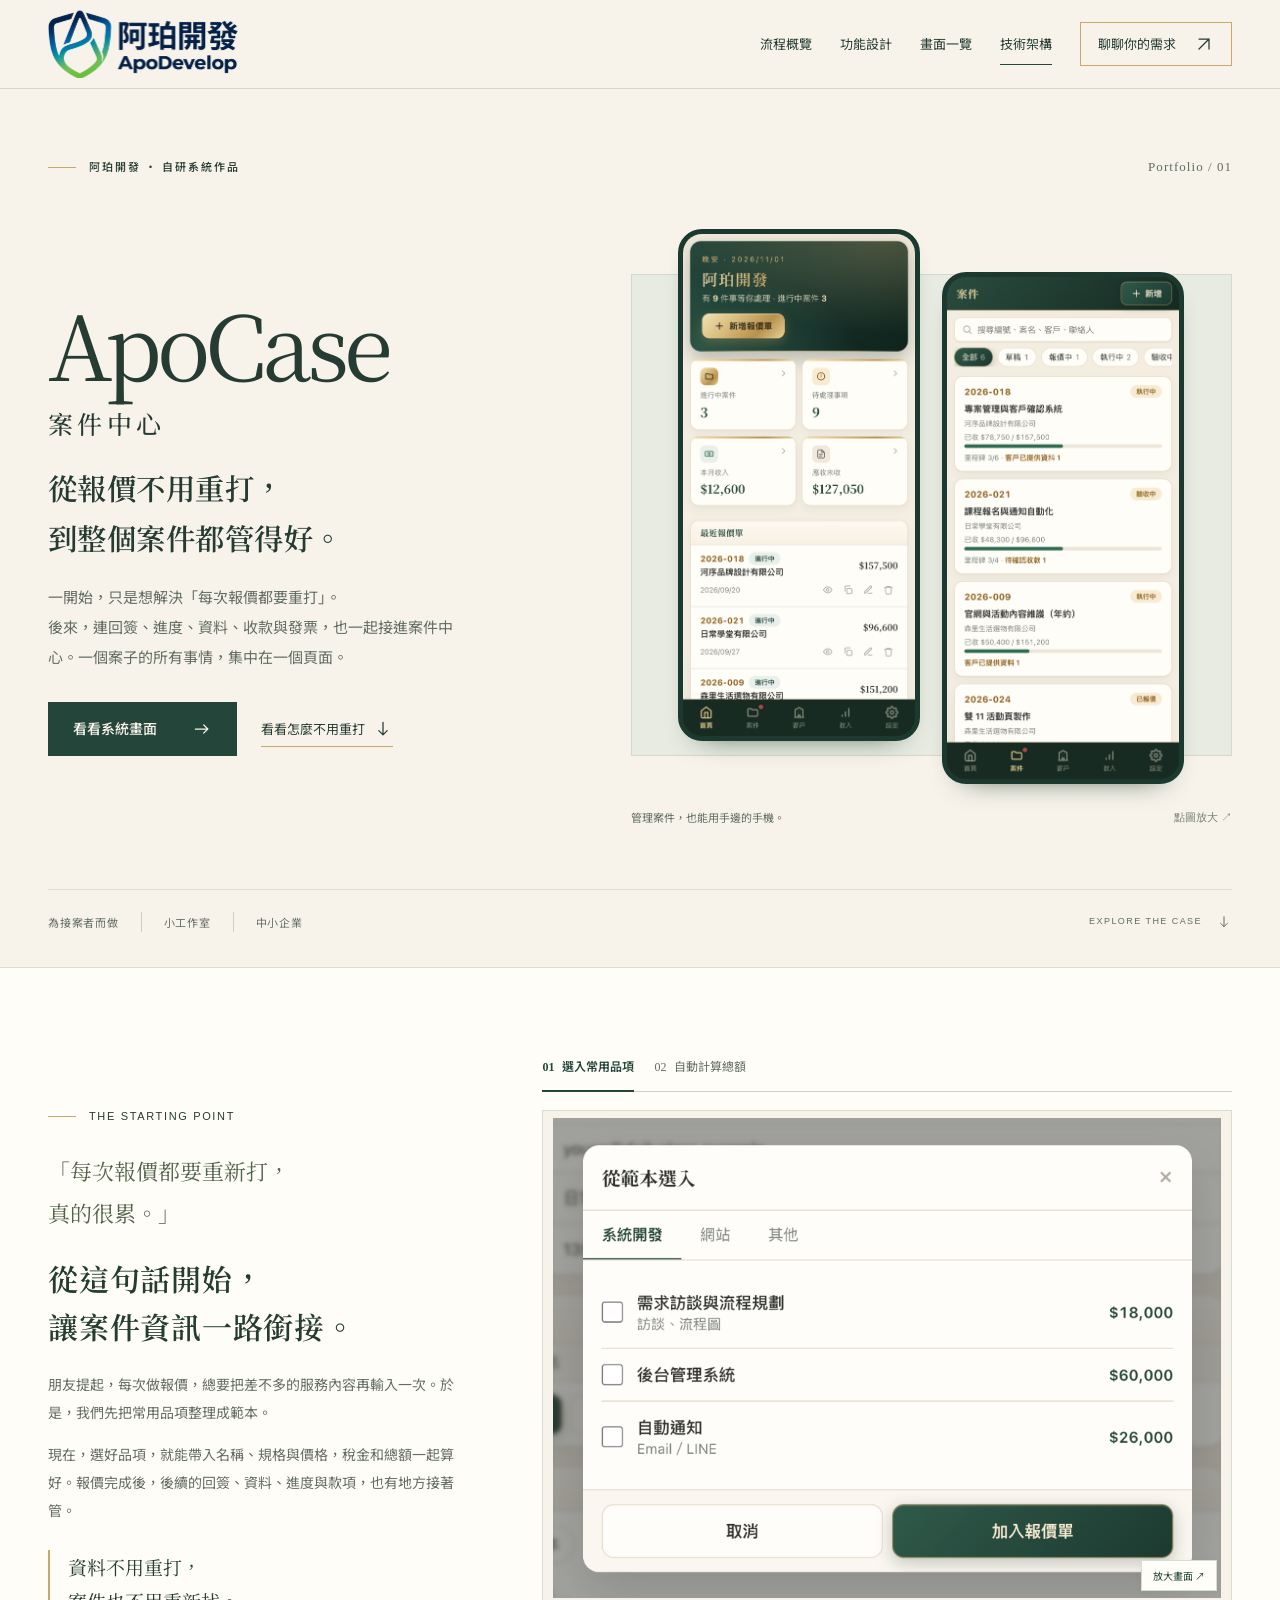
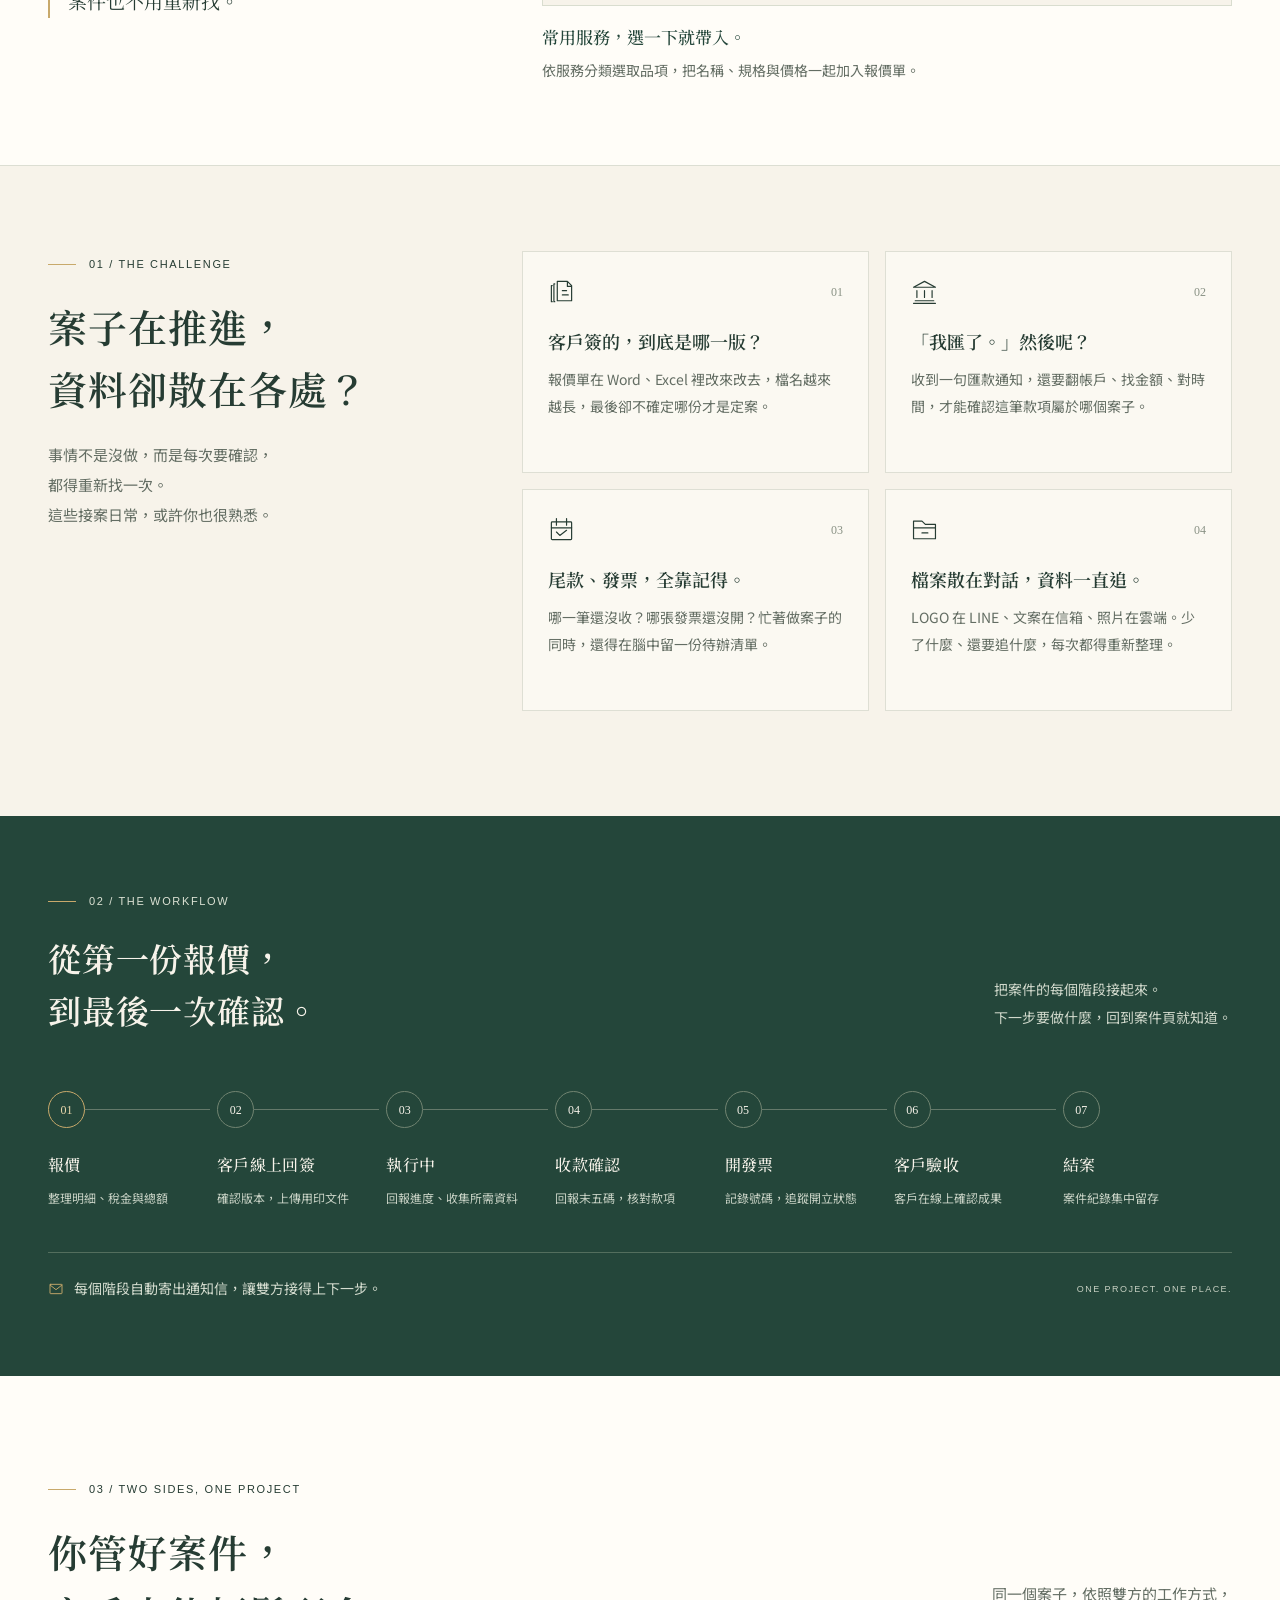
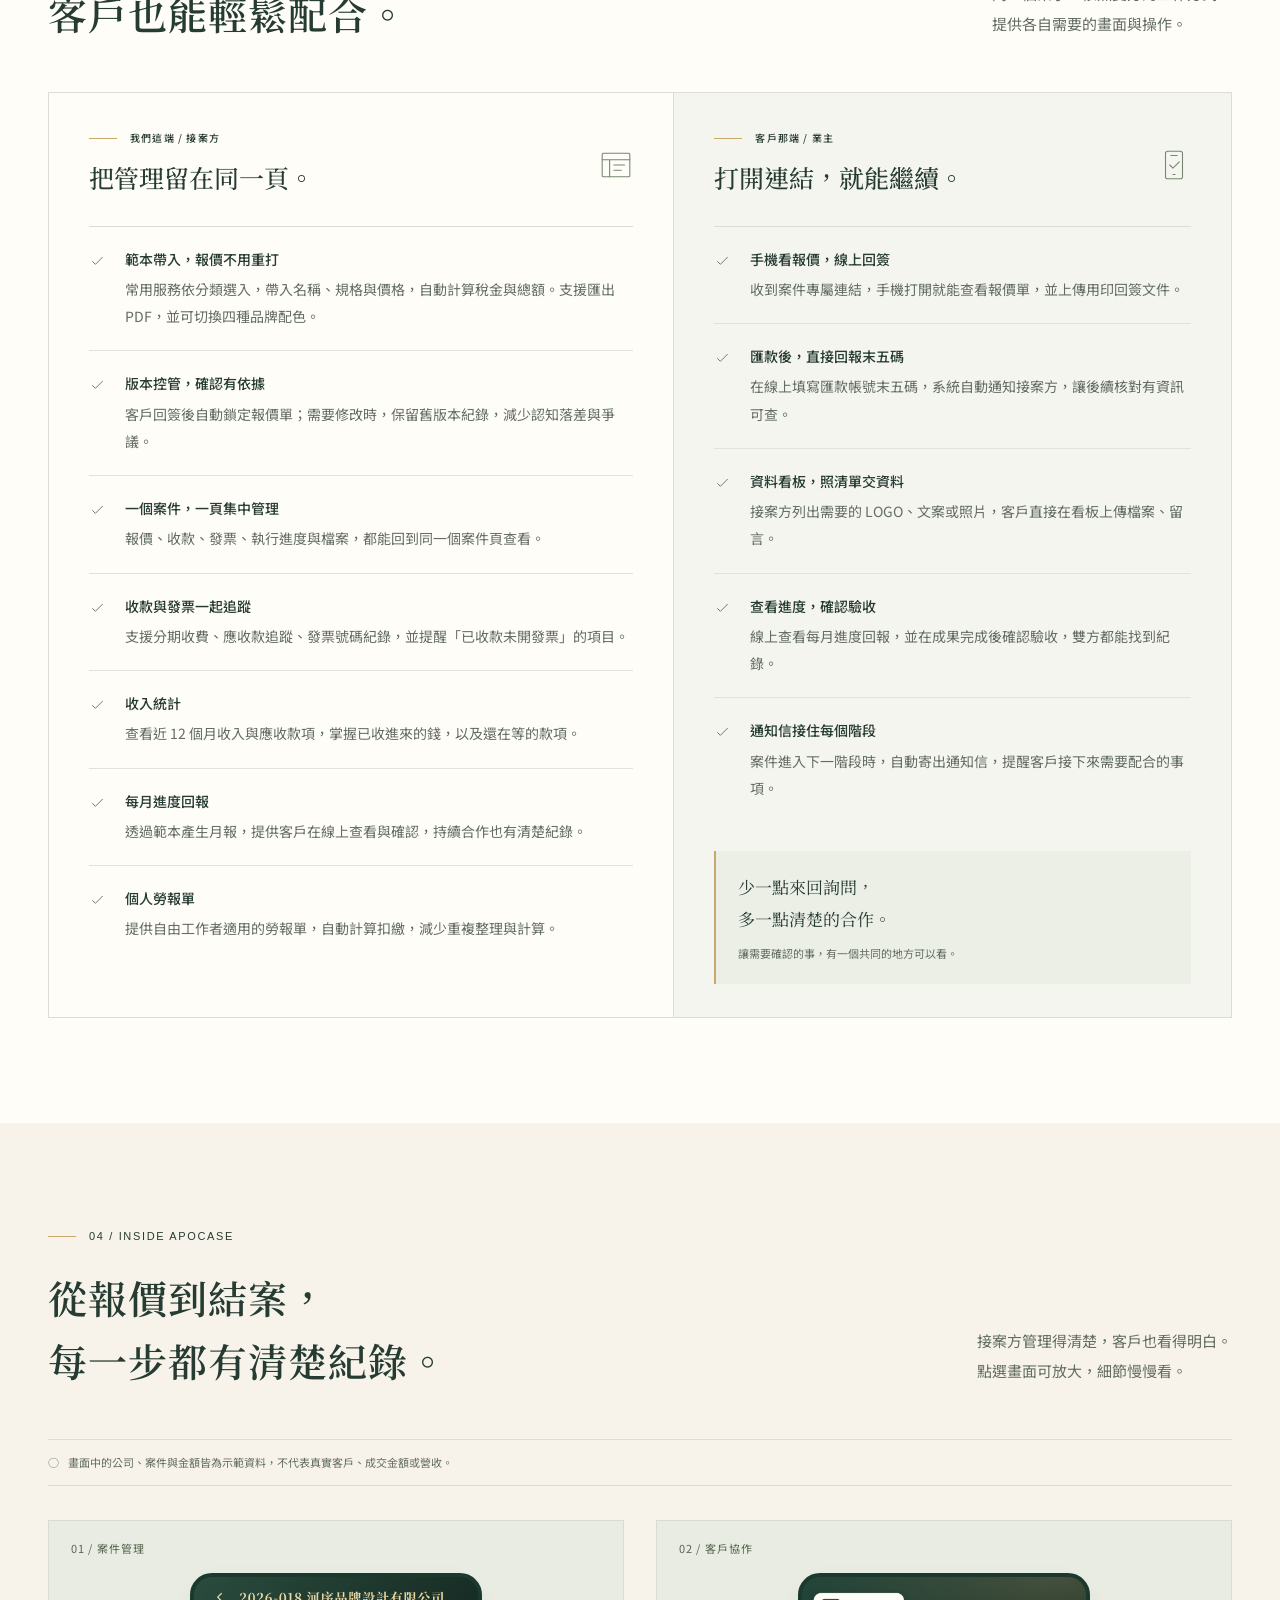
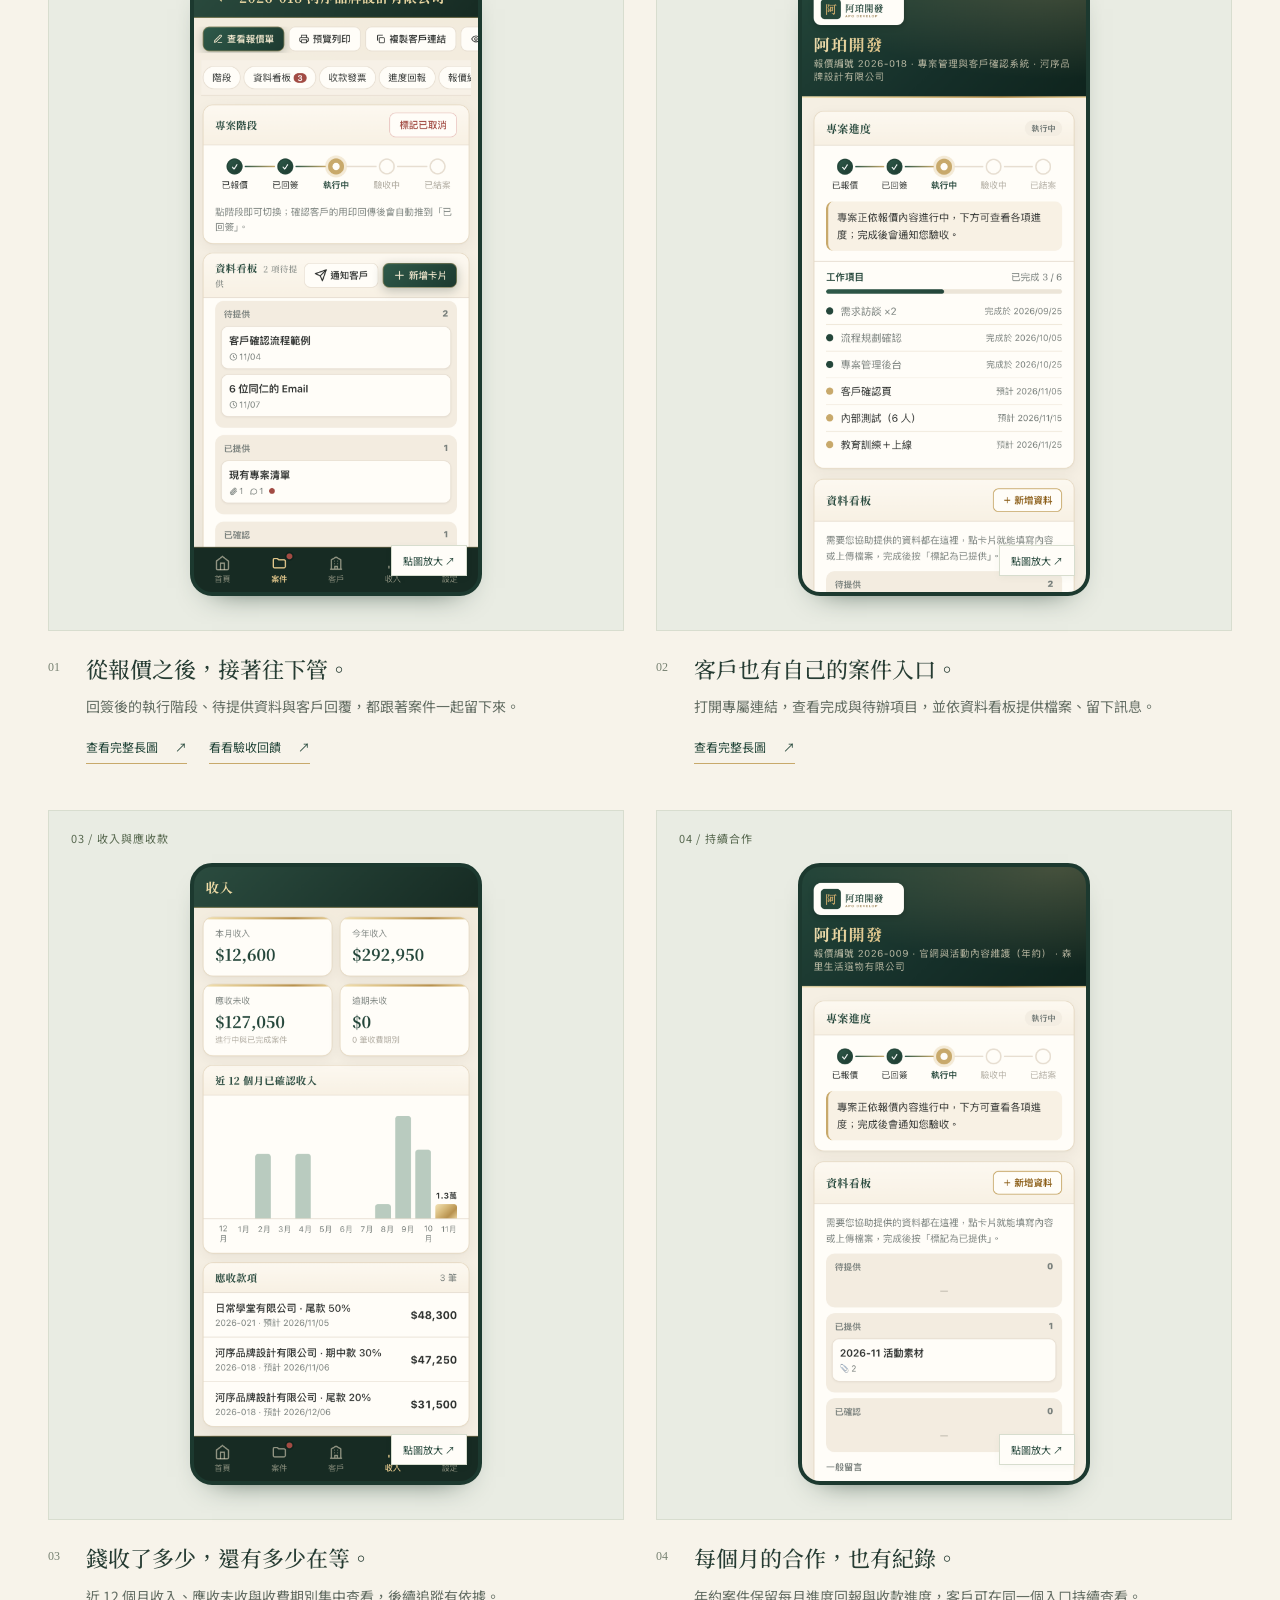
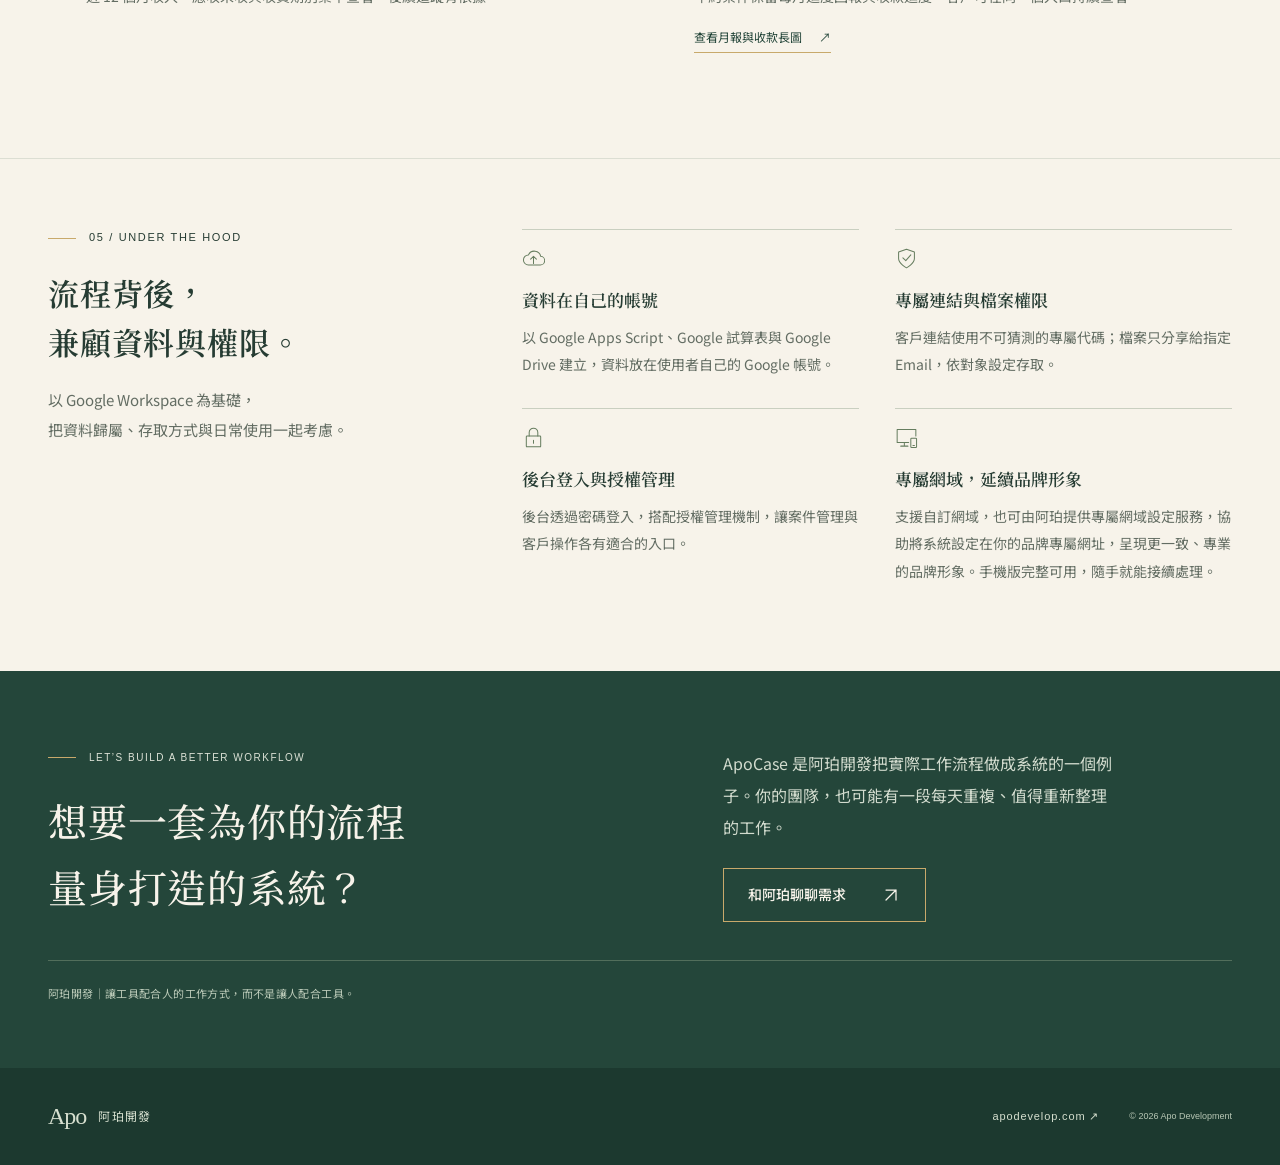
==== apocase/index.html @ d6bc077a "Publish ApoCase portfolio page with product screenshots" ====
<!DOCTYPE html>
<html lang="zh-Hant">
<head>
  <meta charset="UTF-8">
  <meta name="viewport" content="width=device-width, initial-scale=1.0">
  <meta name="theme-color" content="#24463a">
  <link rel="canonical" href="https://www.apodevelop.com/apocase/">
  <meta property="og:type" content="website">
  <meta property="og:title" content="ApoCase 案件中心｜阿珀開發">
  <meta property="og:description" content="從報價不用重打，到整個案件都管得好。報價、回簽、資料、進度與收款，在同一個案件裡管理。">
  <meta property="og:url" content="https://www.apodevelop.com/apocase/">
  <meta name="description" content="ApoCase 案件中心，阿珀開發自研的接案管理系統。常用品項不用重打，從報價、回簽、收款與發票到驗收結案，讓資料接著用、案件接著管理。">
  <title>ApoCase 案件中心｜阿珀開發作品集</title>
  <link rel="preconnect" href="https://fonts.googleapis.com">
  <link rel="preconnect" href="https://fonts.gstatic.com" crossorigin>
  <link href="https://fonts.googleapis.com/css2?family=Noto+Sans+TC:wght@400;500;600;700&family=Noto+Serif+TC:wght@400;500;600;700&display=swap" rel="stylesheet">
  <style>
    :root{--green:#24463a;--green-dark:#1c392f;--gold:#c8a96b;--cream:#f7f3ea;--paper:#fffdf8;--ink:#263c33;--muted:#636d63;--line:#dcded3;--gray:#e9eae5;--serif:"Noto Serif TC",serif;--sans:"Noto Sans TC",sans-serif;--width:1200px}
    *,*::before,*::after{box-sizing:border-box}
    html{scroll-behavior:smooth;scroll-padding-top:105px}
    body{margin:0;background:var(--cream);color:var(--ink);font-family:var(--sans);font-size:16px;line-height:1.85;-webkit-font-smoothing:antialiased}
    body,button,a{-webkit-tap-highlight-color:transparent}
    a{color:inherit;text-decoration:none}button{font:inherit}svg{display:block;flex-shrink:0}::selection{background:#dce2d6;color:var(--green)}
    a:focus-visible,button:focus-visible{outline:2px solid var(--gold);outline-offset:6px}
    .container{width:min(var(--width),calc(100% - 96px));margin-inline:auto}
    .skip-link{position:fixed;left:20px;top:-100px;z-index:200;padding:10px 20px;background:var(--green);color:white}.skip-link:focus{top:14px}
    .icon{width:24px;height:24px;fill:none;stroke:currentColor;stroke-width:1.4;stroke-linecap:round;stroke-linejoin:round}
    .arrow{width:20px;height:20px;fill:none;stroke:currentColor;stroke-width:1.5;stroke-linecap:round;stroke-linejoin:round}
    .symbol-library{position:absolute;width:0;height:0;overflow:hidden}
    .site-header{position:sticky;top:0;z-index:50;background:rgba(247,243,234,.97);border-bottom:1px solid rgba(36,70,58,.16)}
    .header-inner{height:88px;display:flex;align-items:center;justify-content:space-between;gap:28px}
    .brand{display:flex;align-items:center;gap:13px;white-space:nowrap}.brand-word{font-family:Georgia,serif;font-size:37px;line-height:1;letter-spacing:-2px}.brand-divider{height:28px;width:1px;background:var(--gold)}.brand-name{display:flex;flex-direction:column;line-height:1.5;font-size:13px;letter-spacing:.14em;font-weight:500}.brand-name small{font-family:Arial,sans-serif;font-size:8px;letter-spacing:.17em;font-weight:400}
    .nav{display:flex;align-items:center;gap:28px;font-size:13px}.nav a{position:relative;transition:color .2s}.nav a:not(.nav-contact)::after{content:"";position:absolute;bottom:-9px;left:0;width:0;height:1px;background:var(--green);transition:width .2s}.nav a:hover::after,.nav a[aria-current="location"]::after{width:100%}.nav-contact{border:1px solid var(--gold);padding:9px 17px;display:flex;align-items:center;gap:18px}.nav-contact:hover{background:var(--green);color:var(--cream)}
    .menu-toggle{display:none;width:43px;height:43px;border:1px solid var(--line);background:none;align-items:center;justify-content:center;color:var(--green)}
    .eyebrow{font-family:var(--sans);font-size:11px;letter-spacing:.18em;font-weight:500;display:flex;align-items:center;gap:13px;line-height:1.6}.eyebrow::before{content:"";width:28px;height:1px;background:var(--gold);flex-shrink:0}.eyebrow .en{font-family:Arial,sans-serif;letter-spacing:.15em}
    .hero{padding:66px 0 35px}.hero-top{display:flex;justify-content:space-between;align-items:center;margin-bottom:35px}.hero-index{font-family:Georgia,serif;font-size:13px;color:var(--muted);letter-spacing:.08em}
    .hero-grid{display:grid;grid-template-columns:1fr 1.16fr;gap:64px;align-items:center}.hero-copy{padding:15px 0 20px}.product-name{margin:0 0 25px;font-weight:400;line-height:1.1}.product-en{display:block;font-family:Georgia,"Noto Serif TC",serif;letter-spacing:-.055em;font-size:clamp(70px,7vw,98px)}.product-zh{display:block;font-family:var(--serif);font-size:25px;letter-spacing:.17em;margin-top:17px;font-weight:500}.hero-headline{font-family:var(--serif);font-weight:600;font-size:clamp(24px,2.5vw,33px);line-height:1.7;letter-spacing:.015em;margin:0 0 20px}.hero-copy>p{font-size:14px;color:var(--muted);line-height:2;max-width:405px;margin:0 0 30px}
    .button{display:inline-flex;align-items:center;justify-content:center;gap:35px;font-size:14px;font-weight:500;padding:13px 24px;min-height:52px;border:1px solid var(--gold);transition:background .2s,color .2s,transform .2s}.button:hover{transform:translateY(-2px)}.button-primary{background:var(--green);color:var(--cream);border-color:var(--green)}.button-primary:hover{background:var(--green-dark)}.hero-actions{display:flex;gap:24px;align-items:center}.text-link{display:inline-flex;gap:8px;align-items:center;font-size:13px;border-bottom:1px solid var(--gold);padding:5px 0}.text-link:hover{color:#50674c}
    figure{margin:0}.hero-visual{align-self:stretch;display:flex;flex-direction:column;justify-content:center}.image-frame{background:var(--paper);border:1px solid #d6d9cf;padding:10px;box-shadow:0 18px 40px -30px rgba(36,70,58,.25)}.frame-bar{height:27px;display:flex;align-items:center;justify-content:space-between;padding:0 8px 7px;color:#7a8177}.frame-dots{display:flex;gap:5px}.frame-dots i{width:4px;height:4px;border-radius:50%;background:#b9bfb5}.frame-title{font-family:Arial,sans-serif;letter-spacing:.18em;font-size:8px}.frame-bar .icon{width:12px;height:12px}
    /* 換圖方式：將下方指定的 .placeholder 元素，替換為 <img class="screenshot-image" src="你的圖片路徑" alt="畫面說明">。如需維持單一 HTML 檔，可把 src 改為圖片的 data URI。 */
    .placeholder{background:var(--gray);position:relative;display:flex;align-items:center;justify-content:center;flex-direction:column;gap:14px;color:#6a7369;overflow:hidden;aspect-ratio:16/11}.placeholder::before,.placeholder::after{content:"";position:absolute;width:22px;height:22px;border-color:#c6cbc2;border-style:solid;pointer-events:none}.placeholder::before{left:20px;top:20px;border-width:1px 0 0 1px}.placeholder::after{right:20px;bottom:20px;border-width:0 1px 1px 0}.placeholder .icon{width:36px;height:36px;stroke:#8e998b;stroke-width:1}.placeholder-label{font-size:13px;letter-spacing:.06em}.placeholder small{font-family:Arial,sans-serif;font-size:9px;letter-spacing:.2em;color:#8b9388}.screenshot-image{display:block;width:100%;height:auto;object-fit:contain;background:var(--gray)}
    .hero-visual figcaption{display:flex;justify-content:space-between;gap:14px;font-size:11px;color:var(--muted);padding:14px 0}.caption-index{font-family:Georgia,serif;color:#788273}
    .hero-bottom{display:flex;justify-content:space-between;align-items:center;border-top:1px solid var(--line);margin-top:47px;padding-top:22px;gap:20px}.hero-audience{display:flex;gap:22px;font-size:11px;letter-spacing:.07em;color:var(--muted)}.hero-audience span+span{padding-left:22px;border-left:1px solid #cbd0c3}.scroll-cue{display:flex;gap:14px;align-items:center;font-family:Arial,sans-serif;font-size:9px;letter-spacing:.16em;color:var(--muted)}.scroll-cue .arrow{width:16px;height:16px}
    .section{padding:105px 0}.section-title{font-family:var(--serif);font-size:clamp(27px,3.1vw,39px);font-weight:600;line-height:1.6;letter-spacing:.025em;margin:21px 0 18px}.section-intro{font-size:14px;line-height:2;color:var(--muted);margin:0;max-width:560px}.section-heading-row{display:flex;justify-content:space-between;align-items:flex-end;gap:36px;margin-bottom:48px}.section-heading-row .section-title{margin-bottom:0}.section-heading-row>.section-intro{max-width:345px;padding-bottom:5px}
    .pain-section{padding-top:80px}.pain-layout{display:grid;grid-template-columns:.8fr 1.45fr;gap:82px}.pain-intro{padding-top:5px}.pain-intro .section-title{margin-bottom:21px}.pain-intro .section-intro{max-width:280px}.pain-grid{display:grid;grid-template-columns:repeat(2,1fr);gap:16px}.pain-card{padding:26px 25px 27px;background:rgba(255,253,248,.6);border:1px solid #dedfd4;min-height:222px}.pain-card-top{display:flex;justify-content:space-between;align-items:center;margin-bottom:21px}.pain-card .icon{width:27px;height:27px}.small-number{font-family:Georgia,serif;font-size:12px;color:#8a9386}.pain-card h3{font-family:var(--serif);font-size:18px;font-weight:600;margin:0 0 9px;line-height:1.7}.pain-card p{font-size:12px;line-height:1.95;color:var(--muted);margin:0}
    .flow-section{background:var(--green);color:var(--cream);padding:77px 0 74px}.flow-heading{display:flex;justify-content:space-between;align-items:flex-end;gap:32px}.flow-heading .section-title{font-size:33px;margin-bottom:0}.flow-heading .eyebrow{color:#dce2d4}.flow-heading>p{font-size:12px;color:#d0d8cb;max-width:265px;line-height:2;margin:0 0 6px}.timeline{padding:0;margin:54px 0 43px;list-style:none;display:grid;grid-template-columns:repeat(7,1fr)}.timeline li{position:relative;padding-right:12px}.timeline li::after{content:"";position:absolute;height:1px;background:#64796a;left:37px;right:7px;top:18px}.timeline li:last-child::after{display:none}.step-count{display:flex;align-items:center;justify-content:center;width:37px;height:37px;border:1px solid #718471;border-radius:50%;font-family:Georgia,serif;font-size:12px;margin-bottom:22px;background:var(--green);position:relative;z-index:1}.timeline li:first-child .step-count{border-color:var(--gold);color:#ead8ad}.timeline h3{font-family:var(--serif);font-size:16px;font-weight:500;letter-spacing:.02em;margin:0 0 7px}.timeline p{font-size:10px;line-height:1.85;color:#c8d2c5;margin:0;max-width:120px}.flow-note{border-top:1px solid #536e5d;padding-top:23px;display:flex;align-items:center;justify-content:space-between;gap:25px;color:#d4dccf;font-size:12px}.flow-note span:first-child{display:flex;align-items:center;gap:10px}.flow-note .icon{width:16px;height:16px;color:var(--gold)}.flow-note small{font-family:Arial,sans-serif;font-size:9px;letter-spacing:.16em;color:#c7d0c2}
    .features-section{background:var(--paper)}.feature-columns{display:grid;grid-template-columns:1.12fr 1fr;border:1px solid var(--line)}.feature-column{padding:37px 40px 17px}.feature-column+ .feature-column{border-left:1px solid var(--line);background:#f5f5ef}.column-title{display:flex;justify-content:space-between;align-items:center;border-bottom:1px solid var(--line);padding-bottom:25px;margin-bottom:0}.column-title .eyebrow{font-size:10px;letter-spacing:.12em}.column-title h3{font-family:var(--serif);font-size:25px;font-weight:500;margin:8px 0 0}.column-title>.icon{width:34px;height:34px;stroke:#75866f;stroke-width:1}.features-list{list-style:none;margin:0;padding:0}.feature-item{display:grid;grid-template-columns:24px 1fr;gap:12px;padding:20px 0;border-bottom:1px solid #e1e3d9}.feature-item:last-child{border-bottom:0}.feature-item>.icon{width:17px;height:17px;margin-top:6px;color:#6b7e63}.feature-item h4{font-size:14px;font-weight:500;margin:0 0 4px;line-height:1.8}.feature-item p{font-size:12px;color:var(--muted);line-height:1.95;margin:0}.client-note{margin:29px 0 16px;padding:20px 22px;border-left:2px solid var(--gold);background:#ecefe6;font-family:var(--serif);font-size:17px;line-height:1.9}.client-note small{display:block;font-family:var(--sans);font-size:11px;margin-top:8px;color:var(--muted);line-height:1.8}
    .gallery-heading-note{font-family:Arial,sans-serif;font-size:10px;letter-spacing:.15em;color:var(--muted);padding-bottom:7px}.gallery-grid{display:grid;grid-template-columns:1.15fr 1fr;gap:40px 35px}.gallery-item .placeholder{aspect-ratio:16/10}.gallery-item:nth-child(2) .placeholder{aspect-ratio:16/11.5}.gallery-item:nth-child(2){padding:0 40px 0 65px}.gallery-item:nth-child(3) .placeholder,.gallery-item:nth-child(4) .placeholder{aspect-ratio:16/10}.gallery-item figcaption{padding-top:16px;display:grid;grid-template-columns:26px 1fr;gap:10px}.gallery-item .caption-index{font-size:12px;padding-top:5px}.gallery-item h3{font-family:var(--serif);font-size:19px;font-weight:500;margin:0 0 4px}.gallery-item p{font-size:12px;margin:0;color:var(--muted);line-height:1.9}.mobile-mat{background:#e2e4dd;padding:27px 0;display:flex;justify-content:center;border:1px solid #d6d9cf}.mobile-shell{width:57%;border:1px solid #bcc3b7;border-radius:16px;background:var(--paper);padding:10px 7px 12px;max-width:210px;box-shadow:0 6px 15px -12px #53674a}.mobile-notch{height:4px;width:25px;margin:0 auto 8px;border-radius:3px;background:#c7cec1}.gallery-item .mobile-shell .placeholder{aspect-ratio:9/14.5;gap:11px}.mobile-shell .placeholder-label{font-size:10px;letter-spacing:0;text-align:center;padding:0 12px}.mobile-shell .placeholder small{font-size:7px}.mobile-shell .placeholder .icon{width:28px;height:28px}.mobile-shell .placeholder::before,.mobile-shell .placeholder::after{width:12px;height:12px}.mobile-shell .placeholder::before{left:12px;top:12px}.mobile-shell .placeholder::after{right:12px;bottom:12px}
    .tech-section{border-top:1px solid var(--line);padding:70px 0 86px}.tech-layout{display:grid;grid-template-columns:.8fr 1.45fr;gap:82px}.tech-section .section-title{font-size:31px}.tech-items{display:grid;grid-template-columns:1fr 1fr;gap:30px 36px}.tech-item{padding-top:17px;border-top:1px solid #c9cfc0}.tech-item .icon{width:23px;height:23px;color:#667d5f;margin-bottom:15px}.tech-item h3{font-family:var(--serif);font-size:17px;line-height:1.8;font-weight:600;margin:0 0 8px}.tech-item p{font-size:12px;color:var(--muted);line-height:1.95;margin:0}.tech-item code{font:inherit;overflow-wrap:anywhere}
    .contact-section{background:var(--green);color:var(--cream);padding:76px 0 65px}.contact-inner{display:grid;grid-template-columns:1.2fr 1fr;gap:65px;align-items:center}.contact-section .eyebrow{font-size:10px;color:#dce2d6}.contact-section h2{font-family:var(--serif);font-size:clamp(27px,3.3vw,39px);line-height:1.7;font-weight:500;margin:21px 0 0;letter-spacing:.02em}.contact-copy p{font-size:13px;line-height:2;color:#d2dbce;max-width:340px;margin:0 0 25px}.button-light{border-color:var(--gold);color:var(--cream);background:transparent}.button-light:hover{background:var(--cream);color:var(--green)}.contact-footnote{margin:38px 0 0;padding-top:22px;border-top:1px solid #526e5b;color:#bccbb9;font-size:11px;letter-spacing:.035em}
    .site-footer{background:var(--green-dark);color:#d6dfcf;padding:26px 0}.footer-inner{display:flex;justify-content:space-between;align-items:center;gap:25px}.footer-brand{display:flex;align-items:center;gap:12px;font-size:12px;letter-spacing:.1em}.footer-brand span:first-child{font-family:Georgia,serif;font-size:24px;letter-spacing:-1px}.footer-links{display:flex;gap:30px;align-items:center}.footer-links a{font-family:Arial,sans-serif;font-size:11px;letter-spacing:.08em}.footer-links a:hover{text-decoration:underline;text-underline-offset:4px}.footer-links small{font-size:9px;font-family:Arial,sans-serif;color:#b8c7b5}
    @media(min-width:1550px){.hero{padding-top:85px;padding-bottom:45px}.hero-grid{gap:84px}.hero-bottom{margin-top:65px}}
    @media(max-width:1100px){.container{width:calc(100% - 64px)}.nav{gap:20px}.hero-grid{gap:35px;grid-template-columns:1fr 1fr}.product-en{font-size:82px}.hero-headline{font-size:27px}.hero-actions{gap:18px}.button{gap:22px;padding-inline:19px}.pain-layout,.tech-layout{gap:40px;grid-template-columns:.8fr 1.5fr}.pain-card{padding:23px 20px}.feature-column{padding:28px 27px 15px}.gallery-item:nth-child(2){padding-inline:35px}.timeline h3{font-size:14px}.timeline p{font-size:10px}.contact-inner{gap:45px}}
    @media(max-width:850px){.container{width:calc(100% - 48px)}.header-inner{height:76px}.brand-word{font-size:32px}.brand-name{font-size:12px}.nav{gap:17px;font-size:12px}.nav-contact{padding:8px 11px;gap:10px}.nav-contact .arrow{width:16px;height:16px}.hero{padding-top:42px}.hero-top{margin-bottom:24px}.hero-grid{gap:25px}.product-en{font-size:70px}.product-zh{font-size:20px;margin-top:14px}.hero-headline{font-size:24px}.hero-copy>p{font-size:12px}.hero-actions{flex-wrap:wrap;gap:12px 20px}.hero-actions .button{font-size:12px;min-height:47px}.hero-actions .text-link{font-size:12px}.hero-visual .placeholder{aspect-ratio:4/5}.hero-visual figcaption{font-size:10px}.hero-bottom{margin-top:33px}.section{padding:75px 0}.pain-section{padding-top:60px}.pain-layout,.tech-layout{grid-template-columns:1fr;gap:35px}.pain-intro{display:grid;grid-template-columns:1fr 1fr;gap:0 35px;align-items:center}.pain-intro .eyebrow{grid-column:1/-1}.pain-intro .section-title{margin-bottom:0}.pain-intro .section-intro{max-width:none;padding-top:22px}.pain-card{min-height:auto;padding:25px}.section-heading-row{gap:25px}.section-heading-row>.section-intro{max-width:275px;font-size:12px}.section-title{font-size:30px}.flow-heading .section-title{font-size:28px}.flow-heading>p{max-width:220px;font-size:11px}.timeline{margin:42px 0 35px}.timeline h3{font-size:12px}.timeline li{padding-right:6px}.timeline p{font-size:9px;max-width:90px}.step-count{width:30px;height:30px;font-size:11px}.timeline li::after{top:15px;left:30px}.feature-columns{grid-template-columns:1fr 1fr}.feature-column{padding:26px 22px 12px}.column-title h3{font-size:22px}.column-title>.icon{width:28px;height:28px}.column-title .eyebrow{font-size:9px}.feature-item{grid-template-columns:18px 1fr;gap:8px}.feature-item h4{font-size:13px}.feature-item p{font-size:11px}.client-note{font-size:15px;padding:17px}.gallery-grid{gap:30px 25px}.gallery-item:nth-child(2){padding-inline:15px}.mobile-mat{padding:20px 0}.gallery-item h3{font-size:17px}.gallery-item p{font-size:11px}.tech-layout>.tech-intro{display:grid;grid-template-columns:1fr 1fr;column-gap:35px;align-items:center}.tech-intro .eyebrow{grid-column:1/-1}.tech-intro .section-title{margin-bottom:0}.tech-intro .section-intro{font-size:12px;padding-top:22px}.contact-inner{grid-template-columns:1.1fr 1fr;gap:35px}.contact-copy p{font-size:12px}.contact-section h2{font-size:28px}}
    @media(max-width:680px){html{scroll-padding-top:92px}.container{width:calc(100% - 40px)}.header-inner{height:72px}.brand-word{font-size:33px}.brand-divider{height:26px}.brand-name{font-size:12px}.menu-toggle{display:flex}.nav{position:absolute;top:72px;left:0;right:0;display:none;flex-direction:column;align-items:stretch;gap:0;padding:10px 20px 20px;background:var(--cream);border-bottom:1px solid var(--line);box-shadow:0 15px 25px -25px #24463a;font-size:14px}.nav.is-open{display:flex}.nav a{padding:13px 10px}.nav a:not(.nav-contact)::after{display:none}.nav .nav-contact{margin-top:10px;justify-content:space-between;padding:11px 15px}.hero{padding-top:32px}.hero-top{margin-bottom:28px}.eyebrow{font-size:10px;gap:10px;letter-spacing:.12em}.eyebrow::before{width:23px}.hero-index{font-size:11px}.hero-grid{grid-template-columns:1fr;gap:32px}.hero-copy{padding:0}.product-name{margin-bottom:24px}.product-en{font-size:clamp(62px,21vw,86px)}.product-zh{font-size:22px;letter-spacing:.2em;margin-top:15px}.hero-headline{font-size:clamp(23px,7.1vw,28px);line-height:1.65;margin-bottom:17px}.hero-copy>p{font-size:13px;max-width:420px;margin-bottom:24px}.hero-actions{gap:22px}.hero-actions .button{font-size:13px;min-height:49px;padding:11px 21px;gap:25px}.hero-actions .text-link{font-size:12px}.hero-visual .placeholder{aspect-ratio:16/11}.hero-visual figcaption{font-size:10px;padding:12px 0 0}.image-frame{padding:8px}.hero-bottom{margin-top:29px;padding-top:19px}.hero-audience{gap:13px;font-size:10px}.hero-audience span+span{padding-left:13px}.scroll-cue{font-size:0;gap:0}.scroll-cue .arrow{height:18px;width:18px}.section{padding:64px 0}.pain-section{padding-top:33px}.pain-layout{gap:28px}.pain-intro{display:block}.section-title{font-size:28px;line-height:1.65;margin-top:18px}.pain-intro .section-title{margin-bottom:16px}.pain-intro .section-intro{padding-top:0;max-width:330px;font-size:13px}.pain-grid{grid-template-columns:1fr;gap:12px}.pain-card{padding:22px 23px 23px;min-height:0}.pain-card-top{margin-bottom:15px}.pain-card h3{font-size:18px}.pain-card p{font-size:12px}.pain-card .icon{width:25px;height:25px}.flow-section{padding:54px 0}.flow-heading{display:block}.flow-heading .section-title{font-size:27px;margin-top:18px}.flow-heading>p{font-size:12px;max-width:315px;margin:17px 0 0}.timeline{display:block;margin:33px 0 28px;padding-left:4px}.timeline li{min-height:90px;padding:0 0 27px 58px;position:relative}.step-count{position:absolute;left:0;top:0;width:33px;height:33px;margin:0;font-size:12px}.timeline li::after{top:33px;left:16px;bottom:0;right:auto;width:1px;height:auto}.timeline h3{font-size:17px;padding-top:1px;margin-bottom:4px}.timeline p{font-size:11px;max-width:none}.timeline li:last-child{min-height:0;padding-bottom:0}.flow-note{display:block;font-size:11px;padding-top:19px}.flow-note small{display:block;margin-top:15px;font-size:8px;letter-spacing:.14em}.flow-note span:first-child{align-items:flex-start}.flow-note .icon{margin-top:3px}.section-heading-row{display:block;margin-bottom:29px}.section-heading-row>.section-intro{font-size:13px;max-width:340px;margin-top:15px;padding-bottom:0}.feature-columns{grid-template-columns:1fr}.feature-column{padding:27px 25px 12px}.feature-column+ .feature-column{border-left:0;border-top:1px solid var(--line)}.column-title{padding-bottom:22px}.column-title h3{font-size:24px}.column-title .eyebrow{font-size:10px}.column-title>.icon{width:31px;height:31px}.feature-item{grid-template-columns:20px 1fr;gap:11px;padding:19px 0}.feature-item h4{font-size:14px}.feature-item p{font-size:12px}.client-note{font-size:17px;padding:19px 21px;margin:23px 0 14px}.gallery-heading-note{display:none}.gallery-grid{grid-template-columns:1fr;gap:31px}.gallery-item:nth-child(2){padding-inline:0}.gallery-item .placeholder{aspect-ratio:16/10}.gallery-item figcaption{padding-top:13px}.gallery-item h3{font-size:18px}.gallery-item p{font-size:12px}.mobile-mat{padding:25px 0}.mobile-shell{width:46%;max-width:180px}.gallery-item .mobile-shell .placeholder{aspect-ratio:9/14.5}.tech-section{padding:53px 0 60px}.tech-layout{gap:30px}.tech-layout>.tech-intro{display:block}.tech-intro .section-title{font-size:28px;margin-bottom:14px}.tech-intro .section-intro{font-size:13px;padding:0;max-width:330px}.tech-items{grid-template-columns:1fr;gap:23px}.tech-item{padding:20px 0 0 0;display:grid;grid-template-columns:28px 1fr;gap:0 15px}.tech-item .icon{grid-row:1/3;margin-top:5px;margin-bottom:0}.tech-item h3{font-size:17px;margin-bottom:6px}.tech-item p{font-size:12px}.contact-section{padding:53px 0 37px}.contact-inner{display:block}.contact-section h2{font-size:28px;line-height:1.7;margin-top:19px}.contact-copy{margin-top:23px}.contact-copy p{font-size:13px;max-width:350px;margin-bottom:23px}.contact-copy .button{font-size:13px;min-height:50px;padding-inline:22px;gap:34px}.contact-footnote{margin-top:32px;padding-top:19px;font-size:10px;line-height:1.9}.site-footer{padding:24px 0}.footer-inner{display:block}.footer-links{margin-top:15px;justify-content:space-between;gap:12px}.footer-links a{font-size:10px}.footer-links small{font-size:8px}}
    @media(prefers-reduced-motion:reduce){html{scroll-behavior:auto}*,*::before,*::after{transition:none!important;animation:none!important}}
    @media print{.site-header{position:static}.nav,.menu-toggle,.hero-actions,.scroll-cue{display:none}.section,.flow-section,.contact-section{padding:35px 0}.container{width:100%}.hero{padding:25px 0}.hero-grid{gap:25px}.hero-bottom{margin-top:20px}.flow-section,.contact-section,.site-footer{background:#f0f2eb;color:var(--green);print-color-adjust:exact}.timeline p,.flow-note,.contact-copy p,.contact-footnote{color:var(--green)}.step-count{background:transparent}.pain-card,.feature-item,.gallery-item,.tech-item{break-inside:avoid}a{overflow-wrap:anywhere}}

    /* 實際系統截圖：以 CSS 視窗顯示重點，原始圖片不拉伸。 */
    .real-hero{min-width:0}.hero-devices{display:flex;align-items:flex-start;justify-content:center;gap:22px;padding:15px 15px 6px;position:relative}.hero-devices::before{content:"";position:absolute;inset:60px 0 34px;border:1px solid #d5d9cd;background:#e8ebe1;z-index:-1}.screen-trigger{border:0;padding:0;background:transparent;color:inherit;cursor:zoom-in;display:block;text-align:left;min-width:0;font:inherit}.real-device{display:block;border:5px solid var(--green-dark);border-radius:24px;background:var(--green-dark);overflow:hidden;box-shadow:0 14px 30px -22px #233e30}.real-device img{display:block;width:100%;height:auto}.hero-device{width:calc(50% - 11px);max-width:242px;transition:transform .25s}.hero-device:hover{transform:translateY(-5px)}.hero-device:nth-child(2){margin-top:43px}.real-hero figcaption{padding-top:17px}.hero-copy>p{max-width:420px}.hero-headline{font-size:clamp(24px,2.3vw,32px)}
    .origin-section{padding:75px 0 82px;border-top:1px solid var(--line);border-bottom:1px solid var(--line);background:#fffdf8}.origin-grid{display:grid;grid-template-columns:.8fr 1.3fr;gap:70px;align-items:center}.origin-quote{font-family:var(--serif);font-size:22px;line-height:1.9;margin:25px 0 20px;color:#53644c}.origin-copy .section-title{font-size:30px;margin:0 0 20px}.origin-copy>p:not(.origin-quote){font-size:13px;color:var(--muted);line-height:2;margin:0 0 14px}.origin-summary{border-left:2px solid var(--gold);padding-left:18px;font-family:var(--serif);font-size:19px;line-height:1.8;margin-top:26px}.quote-demo{min-width:0}.quote-tabs{display:flex;border-bottom:1px solid #ccd2c2;margin-bottom:18px;gap:20px}.quote-tabs button{font-size:12px;border:0;border-bottom:2px solid transparent;background:none;padding:12px 0;color:var(--muted);cursor:pointer;margin-bottom:-1px}.quote-tabs button span{font-family:Georgia,serif;padding-right:5px}.quote-tabs button[aria-selected=true]{border-color:var(--green);color:var(--green);font-weight:600}.quote-panel[hidden]{display:none}.quote-image{padding:10px;background:var(--cream);border:1px solid #d9ddcf;width:100%;position:relative;min-height:0;aspect-ratio:912/656;display:flex;align-items:center;justify-content:center}.template-crop,.desktop-crop{display:block;position:relative;overflow:hidden;width:100%;background:var(--cream)}.template-crop{aspect-ratio:912/656}.template-crop img{display:block;position:absolute;max-width:none;width:224.562%;height:auto;left:-62.28%;top:-50.915%}.desktop-crop{aspect-ratio:2048/966}.desktop-crop img{display:block;position:absolute;max-width:none;width:100%;height:auto;left:0;top:-18.53%}.zoom-label{position:absolute;bottom:14px;right:14px;font:10px var(--sans);padding:7px 11px;color:var(--green);background:#fffdf8;border:1px solid #d7ddce;box-shadow:0 2px 8px #24463a0a;pointer-events:none}.quote-caption{margin:15px 0 0;font-size:12px;line-height:1.9;color:var(--muted)}.quote-caption strong{display:block;font-family:var(--serif);font-size:17px;font-weight:500;color:var(--green);margin-bottom:3px}.pain-section{padding-top:85px}.demo-notice{font-size:11px;color:var(--muted);padding:12px 0;border-block:1px solid var(--line);line-height:1.9;margin:0 0 34px;display:flex;gap:9px;align-items:flex-start}.demo-notice span{color:#6a7d62}.real-gallery-grid{display:grid;grid-template-columns:1fr 1fr;gap:46px 32px}.real-gallery-item{min-width:0}.gallery-device-mat{position:relative;background:#e9ece3;border:1px solid #d8ddcf;padding:52px 32px 34px;display:flex;justify-content:center;align-items:center}.gallery-kicker{position:absolute;top:17px;left:22px;font-size:11px;letter-spacing:.1em;color:#56674e}.gallery-phone{max-width:292px;width:85%;position:relative}.gallery-phone .real-device{border-width:4px;border-radius:22px}.gallery-phone .zoom-label{bottom:20px;right:15px}.real-gallery-item figcaption{padding-top:19px;display:grid;grid-template-columns:28px 1fr;gap:10px}.real-gallery-item .caption-index{font-size:12px;padding-top:6px}.real-gallery-item h3{font-family:var(--serif);font-size:22px;font-weight:500;line-height:1.7;margin:0 0 6px}.real-gallery-item p{font-size:13px;line-height:1.95;color:var(--muted);margin:0}.detail-link{display:inline-flex;align-items:center;gap:17px;border:0;border-bottom:1px solid var(--gold);padding:6px 0 4px;background:none;color:var(--green);font-size:12px;margin-top:10px;margin-right:18px;cursor:pointer}.detail-link:hover{color:#627852}.screenshot-dialog{width:min(1200px,calc(100vw - 48px));max-width:none;max-height:calc(100dvh - 48px);padding:0;border:1px solid #b8c3ae;background:var(--paper);color:var(--green);overflow:hidden}.screenshot-dialog::backdrop{background:rgba(15,33,25,.82)}.dialog-header{display:flex;justify-content:space-between;align-items:center;gap:20px;padding:16px 23px;border-bottom:1px solid var(--line);background:var(--paper)}.dialog-title{font-size:14px;font-weight:500;margin:0;line-height:1.7}.dialog-close{width:40px;height:40px;flex-shrink:0;font-size:25px;line-height:1;border:1px solid var(--line);background:none;color:var(--green);cursor:pointer}.dialog-body{max-height:calc(100dvh - 151px);overflow:auto;overscroll-behavior:contain;padding:24px;text-align:center;background:#e9ece3}.dialog-body>img{display:block;height:auto;width:auto;max-width:100%;margin:auto}.dialog-body>img:not(.full-length){max-width:660px;width:100%}.dialog-body>.full-length{width:min(100%,440px)}.dialog-body>.desktop-crop,.dialog-body>.template-crop{margin:auto}.dialog-body>.template-crop{max-width:850px}.dialog-footer{font-size:10px;color:var(--muted);padding:8px 23px;margin:0;background:var(--paper)}
    @media(max-width:1100px){.origin-grid{gap:40px;grid-template-columns:.85fr 1.25fr}.hero-devices{gap:15px;padding-inline:0}.hero-device{width:calc(50% - 8px)}.real-device{border-radius:21px;border-width:4px}.real-gallery-item h3{font-size:20px}.gallery-phone{max-width:270px}}
    @media(max-width:850px){.origin-grid{grid-template-columns:1fr;gap:35px}.origin-copy{display:grid;grid-template-columns:1fr 1fr;gap:0 35px}.origin-copy .eyebrow{grid-column:1/-1}.origin-quote{grid-column:1;margin-top:22px;font-size:22px}.origin-copy .section-title{grid-column:1;grid-row:3;font-size:28px;margin:0}.origin-copy>p:not(.origin-quote){grid-column:2}.origin-copy>p:nth-of-type(2){grid-row:2;padding-top:20px}.origin-copy>p:nth-of-type(3){grid-row:3}.origin-summary{grid-column:1/-1;font-size:17px;margin-top:20px}.quote-image{min-height:0}.template-crop{max-width:650px}.hero-devices{gap:11px}.hero-device{width:calc(50% - 6px)}.real-device{border-radius:17px;border-width:3px}.hero-device:nth-child(2){margin-top:32px}.gallery-device-mat{padding:49px 22px 27px}.gallery-phone{width:94%}.real-gallery-item h3{font-size:18px}.real-gallery-item p{font-size:12px}.dialog-title{font-size:13px}}
    @media(max-width:680px){.hero-grid{gap:29px}.hero-headline{font-size:clamp(23px,7.1vw,28px)}.hero-devices{max-width:430px;margin-inline:auto;gap:15px;padding:0 6px}.hero-device{width:calc(50% - 8px)}.hero-device:nth-child(2){margin-top:28px}.real-device{border-width:3px;border-radius:18px}.hero-devices::before{inset:37px 0 20px}.real-hero figcaption{font-size:10px;padding-top:16px}.hero-actions{gap:15px}.hero-actions .text-link{font-size:11px}.hero-actions .button{gap:17px;padding-inline:18px}.origin-section{padding:48px 0 50px}.origin-copy{display:block}.origin-quote{font-size:22px;margin:22px 0 20px}.origin-copy .section-title{font-size:27px;margin-bottom:20px}.origin-copy>p:nth-of-type(2){padding:0}.origin-copy>p:not(.origin-quote){font-size:13px}.origin-summary{margin-top:24px;font-size:18px}.origin-grid{gap:30px}.quote-tabs{gap:22px}.quote-tabs button{font-size:11px;padding-block:11px}.quote-image{padding:7px}.quote-caption{font-size:12px}.quote-caption strong{font-size:16px}.zoom-label{font-size:9px;right:10px;bottom:10px;padding:6px 8px}.pain-section{padding-top:49px}.demo-notice{font-size:10px;margin-bottom:25px;padding-block:11px}.real-gallery-grid{grid-template-columns:1fr;gap:34px}.gallery-device-mat{padding:48px 22px 28px}.gallery-phone{width:84%;max-width:290px}.gallery-phone .real-device{border-radius:21px;border-width:4px}.real-gallery-item figcaption{padding-top:15px;grid-template-columns:23px 1fr;gap:9px}.real-gallery-item h3{font-size:20px}.real-gallery-item p{font-size:12px}.detail-link{font-size:12px}.screenshot-dialog{width:calc(100vw - 18px);max-height:calc(100dvh - 24px)}.dialog-header{padding:10px 12px;gap:10px}.dialog-title{font-size:12px}.dialog-close{width:35px;height:35px;font-size:23px}.dialog-body{padding:9px;max-height:calc(100dvh - 123px)}.dialog-footer{font-size:9px;padding:7px 12px}.dialog-body>.desktop-crop{min-width:950px}.dialog-body>.template-crop{min-width:580px}}
    @media print{.origin-section{padding:30px 0}.hero-device{width:45%}.screenshot-dialog{display:none}.screen-trigger{break-inside:avoid}.real-gallery-grid{grid-template-columns:1fr 1fr}.gallery-phone{max-width:160px}.quote-tabs{display:none}.quote-panel[hidden]{display:block}.quote-image{max-width:600px}.detail-link{display:none}}

    /* 內文閱讀調整：補充說明同步放大，維持標題與內文的層次。 */
    .hero-copy>p{font-size:15px}
    .section-intro{font-size:15px}
    .pain-card p{font-size:14px}
    .flow-heading>p{font-size:14px;max-width:305px}
    .timeline p{font-size:12px;max-width:135px}
    .flow-note{font-size:14px}
    .feature-item p{font-size:14px}
    .origin-copy>p:not(.origin-quote){font-size:14px}
    .quote-caption{font-size:14px}
    .real-gallery-item p{font-size:14px}
    .tech-item p{font-size:14px}
    .contact-copy p{font-size:14px}
    @media(max-width:850px){
      .hero-copy>p{font-size:14px}
      .section-heading-row>.section-intro,.pain-intro .section-intro,.tech-intro .section-intro{font-size:14px}
      .flow-heading>p{font-size:14px;max-width:260px}
      .timeline p{font-size:11px;max-width:96px}
      .feature-item p,.real-gallery-item p{font-size:14px}
    }
    @media(max-width:680px){
      .flow-heading>p{max-width:330px}
      .timeline p{font-size:13px;max-width:none}
      .flow-note{font-size:13px}
      .origin-copy>p:not(.origin-quote),.quote-caption,.tech-item p,.contact-copy p{font-size:14px}
    }
    .contact-copy p{font-size:16px;line-height:2;max-width:390px}
    @media(max-width:680px){.contact-copy p{font-size:15px}}

    /* 沿用 GitHub 官網 assets/apo-logo.svg，僅以顯示視窗略去原圖透明留白。 */
    .official-logo{display:block;width:190px;height:68px;position:relative;overflow:hidden;flex-shrink:0}
    .official-logo img{position:absolute;display:block;max-width:none;width:212.25px;height:auto;left:-11.25px;top:-23.125px}
    @media(max-width:850px){.official-logo{width:170px;height:61px}.official-logo img{width:190px;left:-10px;top:-20.7px}}
    @media(max-width:680px){.official-logo{width:150px;height:54px}.official-logo img{width:167.6px;left:-8.9px;top:-18.3px}}
  </style>
</head>
<body>
  <svg class="symbol-library" xmlns="http://www.w3.org/2000/svg" aria-hidden="true"><defs>
    <symbol id="i-arrow" viewBox="0 0 24 24"><path d="M4 12h15m-5-5 5 5-5 5"/></symbol>
    <symbol id="i-down" viewBox="0 0 24 24"><path d="M12 4v15m-5-5 5 5 5-5"/></symbol>
    <symbol id="i-up-right" viewBox="0 0 24 24"><path d="M6 18 18 6M6 6h12v12"/></symbol>
    <symbol id="i-image" viewBox="0 0 32 32"><rect x="4" y="5" width="24" height="22" rx="1"/><circle cx="11" cy="12" r="2"/><path d="m4 23 8-7 5 4 5-6 6 8"/></symbol>
    <symbol id="i-window" viewBox="0 0 32 32"><rect x="3" y="5" width="26" height="22" rx="1"/><path d="M3 11h26M10 11v16m4-11h10m-10 5h7"/></symbol>
    <symbol id="i-docs" viewBox="0 0 32 32"><path d="M11 4h12l5 5v18H11zM23 4v6h5M5 9H4v19h1m12-13h5m-5 5h7M8 7H7v21h1"/></symbol>
    <symbol id="i-bank" viewBox="0 0 32 32"><path d="m3 11 13-7 13 7H3Zm2 16h22M3 30h26M7 15v8m9-8v8m9-8v8"/></symbol>
    <symbol id="i-calendar" viewBox="0 0 32 32"><rect x="4" y="7" width="24" height="21" rx="1"/><path d="M4 14h24M10 3v8M22 3v8m-12 8 4 4 8-6"/></symbol>
    <symbol id="i-folder" viewBox="0 0 32 32"><path d="M3 10V6h10l4 4h12v17H3V10Zm0 4h26M13 20h7"/></symbol>
    <symbol id="i-check" viewBox="0 0 24 24"><path d="m5 12 4 4L19 6"/></symbol>
    <symbol id="i-phone" viewBox="0 0 32 32"><rect x="8" y="3" width="16" height="26" rx="2"/><path d="M13 7h6m-4 18h2m-5-9 3 3 6-6"/></symbol>
    <symbol id="i-mail" viewBox="0 0 24 24"><rect x="3" y="5" width="18" height="14" rx="1"/><path d="m3 6 9 7 9-7"/></symbol>
    <symbol id="i-cloud" viewBox="0 0 32 32"><path d="M9 25h16a6 6 0 0 0 1-12 9 9 0 0 0-17-2 7 7 0 0 0 0 14Z"/><path d="M16 23V13m-4 4 4-4 4 4"/></symbol>
    <symbol id="i-shield" viewBox="0 0 32 32"><path d="m16 3 11 4v9c0 7-11 13-11 13S5 23 5 16V7L16 3Z"/><path d="m11 15 4 4 7-8"/></symbol>
    <symbol id="i-lock" viewBox="0 0 32 32"><rect x="6" y="14" width="20" height="15" rx="1"/><path d="M10 14V9a6 6 0 0 1 12 0v5m-6 6v4"/></symbol>
    <symbol id="i-devices" viewBox="0 0 32 32"><path d="M19 23H3V5h26v9M8 28h10m-5-5v5"/><rect x="22" y="17" width="8" height="13" rx="1"/><path d="M25 27h2"/></symbol>
    <symbol id="i-menu" viewBox="0 0 24 24"><path d="M4 7h16M4 12h16M4 17h16"/></symbol>
  </defs></svg>
  <a class="skip-link" href="#main">跳至主要內容</a>
  <header class="site-header">
    <div class="container header-inner">
      <a class="brand" href="https://apodevelop.com" aria-label="阿珀開發官方網站"><span class="official-logo"><img width="1698" height="926" src="/assets/apo-logo.svg" alt="阿珀開發 ApoDevelop Logo"></span></a>
      <button class="menu-toggle" type="button" aria-label="開啟導覽選單" aria-expanded="false" aria-controls="primary-nav"><svg class="icon" aria-hidden="true"><use href="#i-menu"/></svg></button>
      <nav class="nav" id="primary-nav" aria-label="主要導覽">
        <a href="#workflow">流程概覽</a><a href="#features">功能設計</a><a href="#screens">畫面一覽</a><a href="#technology">技術架構</a><a class="nav-contact" href="#contact">聊聊你的需求<svg class="arrow" aria-hidden="true"><use href="#i-up-right"/></svg></a>
      </nav>
    </div>
  </header>
  <main id="main">
    <section class="hero" aria-labelledby="product-title">
      <div class="container">
        <div class="hero-top"><div class="eyebrow">阿珀開發 · 自研系統作品</div><span class="hero-index">Portfolio / 01</span></div>
        <div class="hero-grid">
          <div class="hero-copy">
            <h1 class="product-name" id="product-title"><span class="product-en" lang="en">ApoCase</span><span class="product-zh">案件中心</span></h1>
            <h2 class="hero-headline">從報價不用重打，<br>到整個案件都管得好。</h2>
            <p>一開始，只是想解決「每次報價都要重打」。<br>後來，連回簽、進度、資料、收款與發票，也一起接進案件中心。一個案子的所有事情，集中在一個頁面。</p>
            <div class="hero-actions"><a class="button button-primary" href="#screens">看看系統畫面<svg class="arrow" aria-hidden="true"><use href="#i-arrow"/></svg></a><a class="text-link" href="#quotation">看看怎麼不用重打<svg class="arrow" aria-hidden="true"><use href="#i-down"/></svg></a></div>
          </div>
          <figure class="hero-visual real-hero">
  <div class="hero-devices">
    <button class="screen-trigger hero-device" type="button" data-screen="後台首頁：掌握案件與待辦" aria-label="放大後台首頁截圖"><span class="real-device"><img width="946" height="2048" class="" src="assets/screen-3a4b055f87d9.png" alt="ApoCase 手機後台首頁，包含進行中案件、待處理事項、收入與最近報價單。" loading="eager" decoding="async"></span></button>
    <button class="screen-trigger hero-device" type="button" data-screen="案件清單：進度、收款與提醒" aria-label="放大案件清單截圖"><span class="real-device"><img width="946" height="2048" class="" src="assets/screen-a93443115b78.png" alt="ApoCase 手機案件清單，每筆案件顯示階段、已收款、里程碑與待辦提醒。" loading="eager" decoding="async"></span></button>
  </div>
  <figcaption><span>管理案件，也能用手邊的手機。</span><span class="caption-index">點圖放大 ↗</span></figcaption>
</figure>
        </div>
        <div class="hero-bottom"><div class="hero-audience"><span>為接案者而做</span><span>小工作室</span><span>中小企業</span></div><a class="scroll-cue" href="#problems">EXPLORE THE CASE<svg class="arrow" aria-hidden="true"><use href="#i-down"/></svg></a></div>
      </div>
    </section>

    <section class="origin-section" id="quotation" aria-labelledby="origin-title">
      <div class="container">
        <div class="origin-grid">
          <div class="origin-copy"><div class="eyebrow"><span class="en">THE STARTING POINT</span></div>
            <p class="origin-quote">「每次報價都要重新打，<br>真的很累。」</p>
            <h2 class="section-title" id="origin-title">從這句話開始，<br>讓案件資訊一路銜接。</h2>
            <p>朋友提起，每次做報價，總要把差不多的服務內容再輸入一次。於是，我們先把常用品項整理成範本。</p>
            <p>現在，選好品項，就能帶入名稱、規格與價格，稅金和總額一起算好。報價完成後，後續的回簽、資料、進度與款項，也有地方接著管。</p>
            <div class="origin-summary">資料不用重打，<br>案件也不用重新找。</div>
          </div>
          <div class="quote-demo">
            <div class="quote-tabs" role="tablist" aria-label="報價操作畫面">
              <button type="button" role="tab" id="quote-tab-1" aria-selected="true" aria-controls="quote-panel-1" tabindex="0"><span>01</span> 選入常用品項</button>
              <button type="button" role="tab" id="quote-tab-2" aria-selected="false" aria-controls="quote-panel-2" tabindex="-1"><span>02</span> 自動計算總額</button>
            </div>
            <div class="quote-panel" id="quote-panel-1" role="tabpanel" aria-labelledby="quote-tab-1">
              <button class="screen-trigger quote-image" type="button" data-screen="從範本選入：常用服務直接加入報價單" data-crop="template" aria-label="放大從範本選入截圖"><span class="template-crop"><img width="2048" height="1280" class="" src="assets/screen-04a98b15f449.png" alt="從範本選入視窗，依系統開發、網站與其他分類，勾選服務與價格。" loading="lazy" decoding="async"></span><span class="zoom-label">放大畫面 ↗</span></button>
              <p class="quote-caption"><strong>常用服務，選一下就帶入。</strong>依服務分類選取品項，把名稱、規格與價格一起加入報價單。</p>
            </div>
            <div class="quote-panel" id="quote-panel-2" role="tabpanel" aria-labelledby="quote-tab-2" hidden>
              <button class="screen-trigger quote-image" type="button" data-screen="品項帶入後：稅金與總額一起算好" data-crop="desktop" aria-label="放大品項帶入後的報價單截圖"><span class="desktop-crop"><img width="2048" height="1280" class="" src="assets/screen-2d9f6c95b66c.png" alt="已帶入教育訓練與活動頁品項，未稅小計 30000 元、稅金 1500 元、含稅總額 31500 元。" loading="lazy" decoding="async"></span><span class="zoom-label">放大畫面 ↗</span></button>
              <p class="quote-caption"><strong>明細到總額，不用再算一次。</strong>品項帶入後自動合計，可預覽列印，或儲存並產生客戶連結。</p>
            </div>
          </div>
        </div>
      </div>
    </section>
    <section class="section pain-section" id="problems" aria-labelledby="pain-title">
      <div class="container pain-layout">
        <div class="pain-intro"><div class="eyebrow"><span class="en">01 / THE CHALLENGE</span></div><h2 class="section-title" id="pain-title">案子在推進，<br>資料卻散在各處？</h2><p class="section-intro">事情不是沒做，而是每次要確認，<br>都得重新找一次。<br>這些接案日常，或許你也很熟悉。</p></div>
        <div class="pain-grid">
          <article class="pain-card"><div class="pain-card-top"><svg class="icon" aria-hidden="true"><use href="#i-docs"/></svg><span class="small-number">01</span></div><h3>客戶簽的，到底是哪一版？</h3><p>報價單在 Word、Excel 裡改來改去，檔名越來越長，最後卻不確定哪份才是定案。</p></article>
          <article class="pain-card"><div class="pain-card-top"><svg class="icon" aria-hidden="true"><use href="#i-bank"/></svg><span class="small-number">02</span></div><h3>「我匯了。」然後呢？</h3><p>收到一句匯款通知，還要翻帳戶、找金額、對時間，才能確認這筆款項屬於哪個案子。</p></article>
          <article class="pain-card"><div class="pain-card-top"><svg class="icon" aria-hidden="true"><use href="#i-calendar"/></svg><span class="small-number">03</span></div><h3>尾款、發票，全靠記得。</h3><p>哪一筆還沒收？哪張發票還沒開？忙著做案子的同時，還得在腦中留一份待辦清單。</p></article>
          <article class="pain-card"><div class="pain-card-top"><svg class="icon" aria-hidden="true"><use href="#i-folder"/></svg><span class="small-number">04</span></div><h3>檔案散在對話，資料一直追。</h3><p>LOGO 在 LINE、文案在信箱、照片在雲端。少了什麼、還要追什麼，每次都得重新整理。</p></article>
        </div>
      </div>
    </section>
    <section class="flow-section" id="workflow" aria-labelledby="flow-title">
      <div class="container">
        <div class="flow-heading"><div><div class="eyebrow"><span class="en">02 / THE WORKFLOW</span></div><h2 class="section-title" id="flow-title">從第一份報價，<br>到最後一次確認。</h2></div><p>把案件的每個階段接起來。<br>下一步要做什麼，回到案件頁就知道。</p></div>
        <ol class="timeline">
          <li><span class="step-count">01</span><h3>報價</h3><p>整理明細、稅金與總額</p></li>
          <li><span class="step-count">02</span><h3>客戶線上回簽</h3><p>確認版本，上傳用印文件</p></li>
          <li><span class="step-count">03</span><h3>執行中</h3><p>回報進度、收集所需資料</p></li>
          <li><span class="step-count">04</span><h3>收款確認</h3><p>回報末五碼，核對款項</p></li>
          <li><span class="step-count">05</span><h3>開發票</h3><p>記錄號碼，追蹤開立狀態</p></li>
          <li><span class="step-count">06</span><h3>客戶驗收</h3><p>客戶在線上確認成果</p></li>
          <li><span class="step-count">07</span><h3>結案</h3><p>案件紀錄集中留存</p></li>
        </ol>
        <div class="flow-note"><span><svg class="icon" aria-hidden="true"><use href="#i-mail"/></svg>每個階段自動寄出通知信，讓雙方接得上下一步。</span><small>ONE PROJECT. ONE PLACE.</small></div>
      </div>
    </section>
    <section class="section features-section" id="features" aria-labelledby="features-title">
      <div class="container">
        <div class="section-heading-row"><div><div class="eyebrow"><span class="en">03 / TWO SIDES, ONE PROJECT</span></div><h2 class="section-title" id="features-title">你管好案件，<br>客戶也能輕鬆配合。</h2></div><p class="section-intro">同一個案子，依照雙方的工作方式，<br>提供各自需要的畫面與操作。</p></div>
        <div class="feature-columns">
          <article class="feature-column"><div class="column-title"><div><div class="eyebrow">我們這端 / 接案方</div><h3>把管理留在同一頁。</h3></div><svg class="icon" aria-hidden="true"><use href="#i-window"/></svg></div>
            <ul class="features-list">
              <li class="feature-item"><svg class="icon" aria-hidden="true"><use href="#i-check"/></svg><div><h4>範本帶入，報價不用重打</h4><p>常用服務依分類選入，帶入名稱、規格與價格，自動計算稅金與總額。支援匯出 PDF，並可切換四種品牌配色。</p></div></li>
              <li class="feature-item"><svg class="icon" aria-hidden="true"><use href="#i-check"/></svg><div><h4>版本控管，確認有依據</h4><p>客戶回簽後自動鎖定報價單；需要修改時，保留舊版本紀錄，減少認知落差與爭議。</p></div></li>
              <li class="feature-item"><svg class="icon" aria-hidden="true"><use href="#i-check"/></svg><div><h4>一個案件，一頁集中管理</h4><p>報價、收款、發票、執行進度與檔案，都能回到同一個案件頁查看。</p></div></li>
              <li class="feature-item"><svg class="icon" aria-hidden="true"><use href="#i-check"/></svg><div><h4>收款與發票一起追蹤</h4><p>支援分期收費、應收款追蹤、發票號碼紀錄，並提醒「已收款未開發票」的項目。</p></div></li>
              <li class="feature-item"><svg class="icon" aria-hidden="true"><use href="#i-check"/></svg><div><h4>收入統計</h4><p>查看近 12 個月收入與應收款項，掌握已收進來的錢，以及還在等的款項。</p></div></li>
              <li class="feature-item"><svg class="icon" aria-hidden="true"><use href="#i-check"/></svg><div><h4>每月進度回報</h4><p>透過範本產生月報，提供客戶在線上查看與確認，持續合作也有清楚紀錄。</p></div></li>
              <li class="feature-item"><svg class="icon" aria-hidden="true"><use href="#i-check"/></svg><div><h4>個人勞報單</h4><p>提供自由工作者適用的勞報單，自動計算扣繳，減少重複整理與計算。</p></div></li>
            </ul>
          </article>
          <article class="feature-column"><div class="column-title"><div><div class="eyebrow">客戶那端 / 業主</div><h3>打開連結，就能繼續。</h3></div><svg class="icon" aria-hidden="true"><use href="#i-phone"/></svg></div>
            <ul class="features-list">
              <li class="feature-item"><svg class="icon" aria-hidden="true"><use href="#i-check"/></svg><div><h4>手機看報價，線上回簽</h4><p>收到案件專屬連結，手機打開就能查看報價單，並上傳用印回簽文件。</p></div></li>
              <li class="feature-item"><svg class="icon" aria-hidden="true"><use href="#i-check"/></svg><div><h4>匯款後，直接回報末五碼</h4><p>在線上填寫匯款帳號末五碼，系統自動通知接案方，讓後續核對有資訊可查。</p></div></li>
              <li class="feature-item"><svg class="icon" aria-hidden="true"><use href="#i-check"/></svg><div><h4>資料看板，照清單交資料</h4><p>接案方列出需要的 LOGO、文案或照片，客戶直接在看板上傳檔案、留言。</p></div></li>
              <li class="feature-item"><svg class="icon" aria-hidden="true"><use href="#i-check"/></svg><div><h4>查看進度，確認驗收</h4><p>線上查看每月進度回報，並在成果完成後確認驗收，雙方都能找到紀錄。</p></div></li>
              <li class="feature-item"><svg class="icon" aria-hidden="true"><use href="#i-check"/></svg><div><h4>通知信接住每個階段</h4><p>案件進入下一階段時，自動寄出通知信，提醒客戶接下來需要配合的事項。</p></div></li>
            </ul>
            <p class="client-note">少一點來回詢問，<br>多一點清楚的合作。<small>讓需要確認的事，有一個共同的地方可以看。</small></p>
          </article>
        </div>
      </div>
    </section>
    <section class="section gallery-section" id="screens" aria-labelledby="screens-title"><div class="container">
 <div class="section-heading-row"><div><div class="eyebrow"><span class="en">04 / INSIDE APOCASE</span></div><h2 class="section-title" id="screens-title">從報價到結案，<br>每一步都有清楚紀錄。</h2></div><p class="section-intro">接案方管理得清楚，客戶也看得明白。<br>點選畫面可放大，細節慢慢看。</p></div>
 <p class="demo-notice"><span aria-hidden="true">○</span> 畫面中的公司、案件與金額皆為示範資料，不代表真實客戶、成交金額或營收。</p>
 <div class="real-gallery-grid"><figure class="real-gallery-item"><div class="gallery-device-mat"><span class="gallery-kicker">01 / 案件管理</span><button class="screen-trigger gallery-phone" type="button" data-screen="案件管理：從報價之後，接著往下管。" aria-label="放大案件管理截圖"><span class="real-device"><img width="946" height="2048" class="" src="assets/screen-7c71f8c707e4.png" alt="回簽後的執行階段、待提供資料與客戶回覆，都跟著案件一起留下來。" loading="lazy" decoding="async"></span><span class="zoom-label">點圖放大 ↗</span></button></div><figcaption><span class="caption-index">01</span><div><h3>從報價之後，接著往下管。</h3><p>回簽後的執行階段、待提供資料與客戶回覆，都跟著案件一起留下來。</p><button class="detail-link" type="button" data-full="full-screen-1" data-screen="案件完整頁面總覽">查看完整長圖 <span aria-hidden="true">↗</span></button> <button class="detail-link" type="button" data-full="acceptance-screen" data-screen="驗收回饋：需要修改的內容也留在案件裡">看看驗收回饋 <span aria-hidden="true">↗</span></button></div></figcaption></figure><figure class="real-gallery-item"><div class="gallery-device-mat"><span class="gallery-kicker">02 / 客戶協作</span><button class="screen-trigger gallery-phone" type="button" data-screen="客戶協作：客戶也有自己的案件入口。" aria-label="放大客戶協作截圖"><span class="real-device"><img width="946" height="2048" class="" src="assets/screen-4b017a4e26ff.png" alt="打開專屬連結，查看完成與待辦項目，並依資料看板提供檔案、留下訊息。" loading="lazy" decoding="async"></span><span class="zoom-label">點圖放大 ↗</span></button></div><figcaption><span class="caption-index">02</span><div><h3>客戶也有自己的案件入口。</h3><p>打開專屬連結，查看完成與待辦項目，並依資料看板提供檔案、留下訊息。</p><button class="detail-link" type="button" data-full="full-screen-2" data-screen="客戶完整頁面總覽">查看完整長圖 <span aria-hidden="true">↗</span></button></div></figcaption></figure><figure class="real-gallery-item"><div class="gallery-device-mat"><span class="gallery-kicker">03 / 收入與應收款</span><button class="screen-trigger gallery-phone" type="button" data-screen="收入與應收款：錢收了多少，還有多少在等。" aria-label="放大收入與應收款截圖"><span class="real-device"><img width="946" height="2048" class="" src="assets/screen-e94f6d064811.png" alt="近 12 個月收入、應收未收與收費期別集中查看，後續追蹤有依據。" loading="lazy" decoding="async"></span><span class="zoom-label">點圖放大 ↗</span></button></div><figcaption><span class="caption-index">03</span><div><h3>錢收了多少，還有多少在等。</h3><p>近 12 個月收入、應收未收與收費期別集中查看，後續追蹤有依據。</p></div></figcaption></figure><figure class="real-gallery-item"><div class="gallery-device-mat"><span class="gallery-kicker">04 / 持續合作</span><button class="screen-trigger gallery-phone" type="button" data-screen="持續合作：每個月的合作，也有紀錄。" aria-label="放大持續合作截圖"><span class="real-device"><img width="946" height="2048" class="" src="assets/screen-0fd9c1f8f1c4.png" alt="年約案件保留每月進度回報與收款進度，客戶可在同一個入口持續查看。" loading="lazy" decoding="async"></span><span class="zoom-label">點圖放大 ↗</span></button></div><figcaption><span class="caption-index">04</span><div><h3>每個月的合作，也有紀錄。</h3><p>年約案件保留每月進度回報與收款進度，客戶可在同一個入口持續查看。</p><button class="detail-link" type="button" data-full="full-screen-4" data-screen="月報與收款完整頁面總覽">查看月報與收款長圖 <span aria-hidden="true">↗</span></button></div></figcaption></figure></div></div></section>
    <section class="tech-section" id="technology" aria-labelledby="tech-title">
      <div class="container tech-layout">
        <div class="tech-intro"><div class="eyebrow"><span class="en">05 / UNDER THE HOOD</span></div><h2 class="section-title" id="tech-title">流程背後，<br>兼顧資料與權限。</h2><p class="section-intro">以 Google Workspace 為基礎，<br>把資料歸屬、存取方式與日常使用一起考慮。</p></div>
        <div class="tech-items">
          <article class="tech-item"><svg class="icon" aria-hidden="true"><use href="#i-cloud"/></svg><h3>資料在自己的帳號</h3><p>以 Google Apps Script、Google 試算表與 Google Drive 建立，資料放在使用者自己的 Google 帳號。</p></article>
          <article class="tech-item"><svg class="icon" aria-hidden="true"><use href="#i-shield"/></svg><h3>專屬連結與檔案權限</h3><p>客戶連結使用不可猜測的專屬代碼；檔案只分享給指定 Email，依對象設定存取。</p></article>
          <article class="tech-item"><svg class="icon" aria-hidden="true"><use href="#i-lock"/></svg><h3>後台登入與授權管理</h3><p>後台透過密碼登入，搭配授權管理機制，讓案件管理與客戶操作各有適合的入口。</p></article>
          <article class="tech-item"><svg class="icon" aria-hidden="true"><use href="#i-devices"/></svg><h3>專屬網域，延續品牌形象</h3><p>支援自訂網域，也可由阿珀提供專屬網域設定服務，協助將系統設定在你的品牌專屬網址，呈現更一致、專業的品牌形象。手機版完整可用，隨手就能接續處理。</p></article>
        </div>
      </div>
    </section>
    <section class="contact-section" id="contact" aria-labelledby="contact-title">
      <div class="container">
        <div class="contact-inner"><div><div class="eyebrow"><span class="en">LET’S BUILD A BETTER WORKFLOW</span></div><h2 id="contact-title">想要一套為你的流程<br>量身打造的系統？</h2></div><div class="contact-copy"><p>ApoCase 是阿珀開發把實際工作流程做成系統的一個例子。你的團隊，也可能有一段每天重複、值得重新整理的工作。</p><!-- 依需求保留 #contact。取得正式聯絡連結後，修改下方 href 即可。 --><a class="button button-light" href="https://line.me/R/ti/p/@appdevelop" target="_blank" rel="noopener noreferrer">和阿珀聊聊需求<svg class="arrow" aria-hidden="true"><use href="#i-up-right"/></svg></a></div></div>
        <p class="contact-footnote">阿珀開發｜讓工具配合人的工作方式，而不是讓人配合工具。</p>
      </div>
    </section>
  </main>
  <footer class="site-footer"><div class="container footer-inner"><a class="footer-brand" href="https://apodevelop.com"><span>Apo</span><span>阿珀開發</span></a><div class="footer-links"><a href="https://apodevelop.com">apodevelop.com ↗</a><small>© 2026 Apo Development</small></div></div></footer>

  <!-- 長圖僅在開啟時放入檢視器，保留原始比例。所有截圖已內嵌於此 HTML。 -->
  <template id="full-screen-1"><img width="249" height="2048" class="full-length" src="assets/screen-4e310ccd8d29.png" alt="案件完整頁面總覽" loading="lazy" decoding="async"></template>
  <template id="full-screen-2"><img width="234" height="2048" class="full-length" src="assets/screen-4b760b83ee06.png" alt="客戶完整頁面總覽" loading="lazy" decoding="async"></template>
  <template id="full-screen-4"><img width="234" height="2048" class="full-length" src="assets/screen-48ded113a269.png" alt="月報與收款完整頁面總覽" loading="lazy" decoding="async"></template>
  <template id="acceptance-screen"><img width="946" height="2048" class="" src="assets/screen-8e54ea976299.png" alt="日常學堂案件驗收中，客戶回覆需要修改課前提醒信內容。" loading="lazy" decoding="async"></template>
  <dialog class="screenshot-dialog" aria-labelledby="screenshot-dialog-title">
    <div class="dialog-header"><h2 class="dialog-title" id="screenshot-dialog-title">系統畫面</h2><button class="dialog-close" type="button" aria-label="關閉放大畫面">×</button></div>
    <div class="dialog-body"></div><p class="dialog-footer">示範資料 · 圖片維持原比例；手機上可左右滑動桌面畫面。</p>
  </dialog>
  <script>
    // 手機導覽、閱讀區塊提示與畫面檢視；核心文案及截圖直接包含於 HTML。
    const toggle = document.querySelector('.menu-toggle');
    const nav = document.querySelector('.nav');
    function closeMenu() {nav.classList.remove('is-open');toggle.setAttribute('aria-expanded','false');toggle.setAttribute('aria-label','開啟導覽選單');}
    toggle.addEventListener('click',()=>{const open=toggle.getAttribute('aria-expanded')!=='true';nav.classList.toggle('is-open',open);toggle.setAttribute('aria-expanded',String(open));toggle.setAttribute('aria-label',open?'關閉導覽選單':'開啟導覽選單');});
    nav.querySelectorAll('a').forEach(link=>link.addEventListener('click',closeMenu));
    document.addEventListener('keydown',event=>{if(event.key==='Escape'&&nav.classList.contains('is-open')){closeMenu();toggle.focus();}});
    document.addEventListener('click',event=>{if(!event.target.closest('.site-header'))closeMenu();});
    matchMedia('(min-width:681px)').addEventListener('change',event=>{if(event.matches)closeMenu();});
    if ('IntersectionObserver' in window) {
      const links=[...nav.querySelectorAll('a')];
      const observer=new IntersectionObserver(entries=>{entries.forEach(entry=>{if(entry.isIntersecting){links.forEach(link=>{if(link.hash==='#'+entry.target.id)link.setAttribute('aria-current','location');else link.removeAttribute('aria-current');});}});},{rootMargin:'-15% 0px -65% 0px',threshold:0});
      ['workflow','features','screens','technology','contact'].forEach(id=>observer.observe(document.getElementById(id)));
    }

    // 報價操作頁籤：支援滑鼠、觸控與鍵盤左右鍵。
    const quoteTabs=[...document.querySelectorAll('.quote-tabs [role="tab"]')];
    function selectQuoteTab(tab){quoteTabs.forEach(item=>{const active=item===tab;item.setAttribute('aria-selected',String(active));item.tabIndex=active?0:-1;document.getElementById(item.getAttribute('aria-controls')).hidden=!active;});}
    quoteTabs.forEach((tab,index)=>{tab.addEventListener('click',()=>selectQuoteTab(tab));tab.addEventListener('keydown',event=>{let next;if(event.key==='ArrowRight')next=(index+1)%quoteTabs.length;else if(event.key==='ArrowLeft')next=(index-1+quoteTabs.length)%quoteTabs.length;else if(event.key==='Home')next=0;else if(event.key==='End')next=quoteTabs.length-1;else return;event.preventDefault();selectQuoteTab(quoteTabs[next]);quoteTabs[next].focus();});});
    // 原圖檢視器：原始截圖不重製，點選後放大；Escape 可關閉。
    const screenDialog=document.querySelector('.screenshot-dialog');
    const dialogBody=screenDialog.querySelector('.dialog-body');
    let screenTrigger=null;
    document.querySelectorAll('[data-screen]').forEach(trigger=>trigger.addEventListener('click',()=>{
      screenTrigger=trigger;document.getElementById('screenshot-dialog-title').textContent=trigger.dataset.screen;dialogBody.replaceChildren();
      let content;
      if(trigger.dataset.full){content=document.getElementById(trigger.dataset.full).content.firstElementChild.cloneNode(true);}
      else if(trigger.dataset.crop){content=trigger.querySelector('.'+trigger.dataset.crop+'-crop').cloneNode(true);}
      else{content=trigger.querySelector('img').cloneNode(true);}
      const picture=content.matches('img')?content:content.querySelector('img');if(picture){picture.loading='eager';picture.removeAttribute('decoding');}
      dialogBody.append(content);screenDialog.showModal();document.body.style.overflow='hidden';dialogBody.scrollTop=0;
    }));
    screenDialog.querySelector('.dialog-close').addEventListener('click',()=>screenDialog.close());
    screenDialog.addEventListener('click',event=>{if(event.target===screenDialog){const r=screenDialog.getBoundingClientRect();if(event.clientX<r.left||event.clientX>r.right||event.clientY<r.top||event.clientY>r.bottom)screenDialog.close();}});
    screenDialog.addEventListener('close',()=>{document.body.style.overflow='';dialogBody.replaceChildren();if(screenTrigger)screenTrigger.focus({preventScroll:true});});
  </script>
</body>
</html>
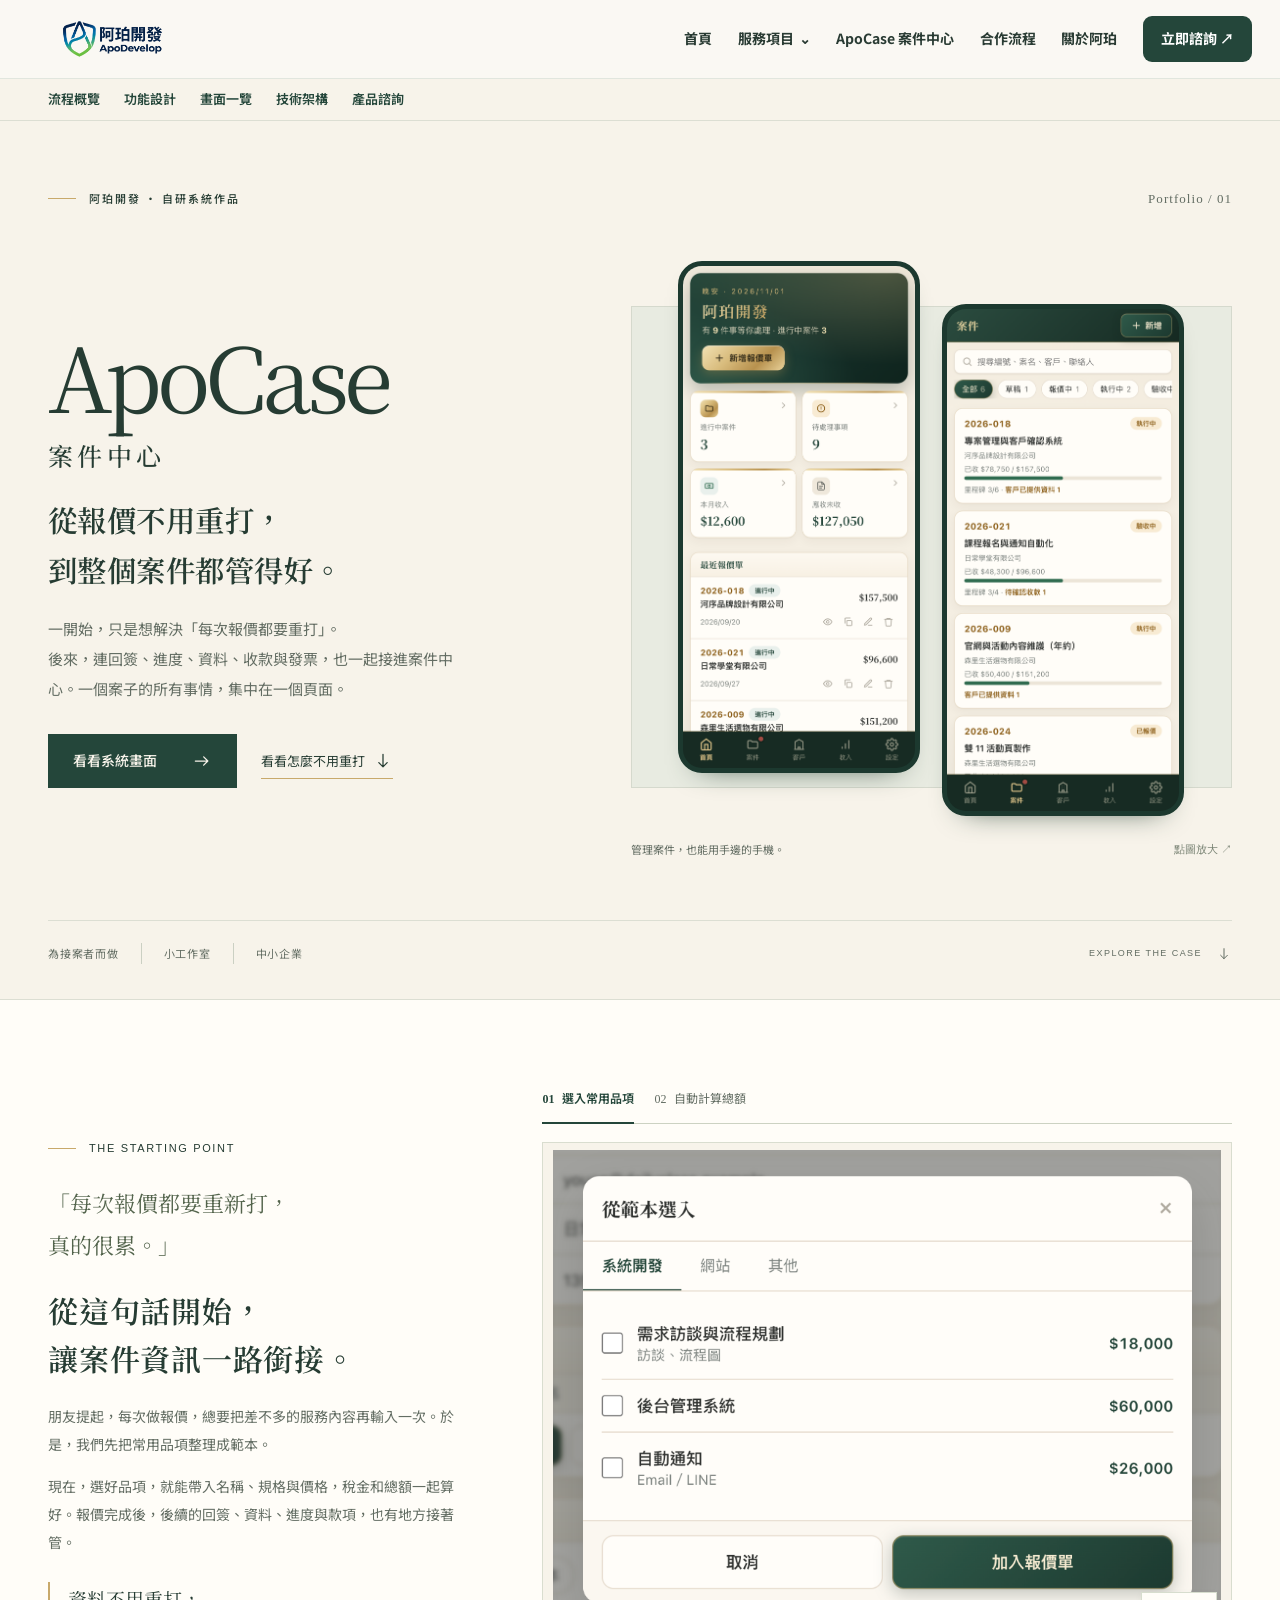
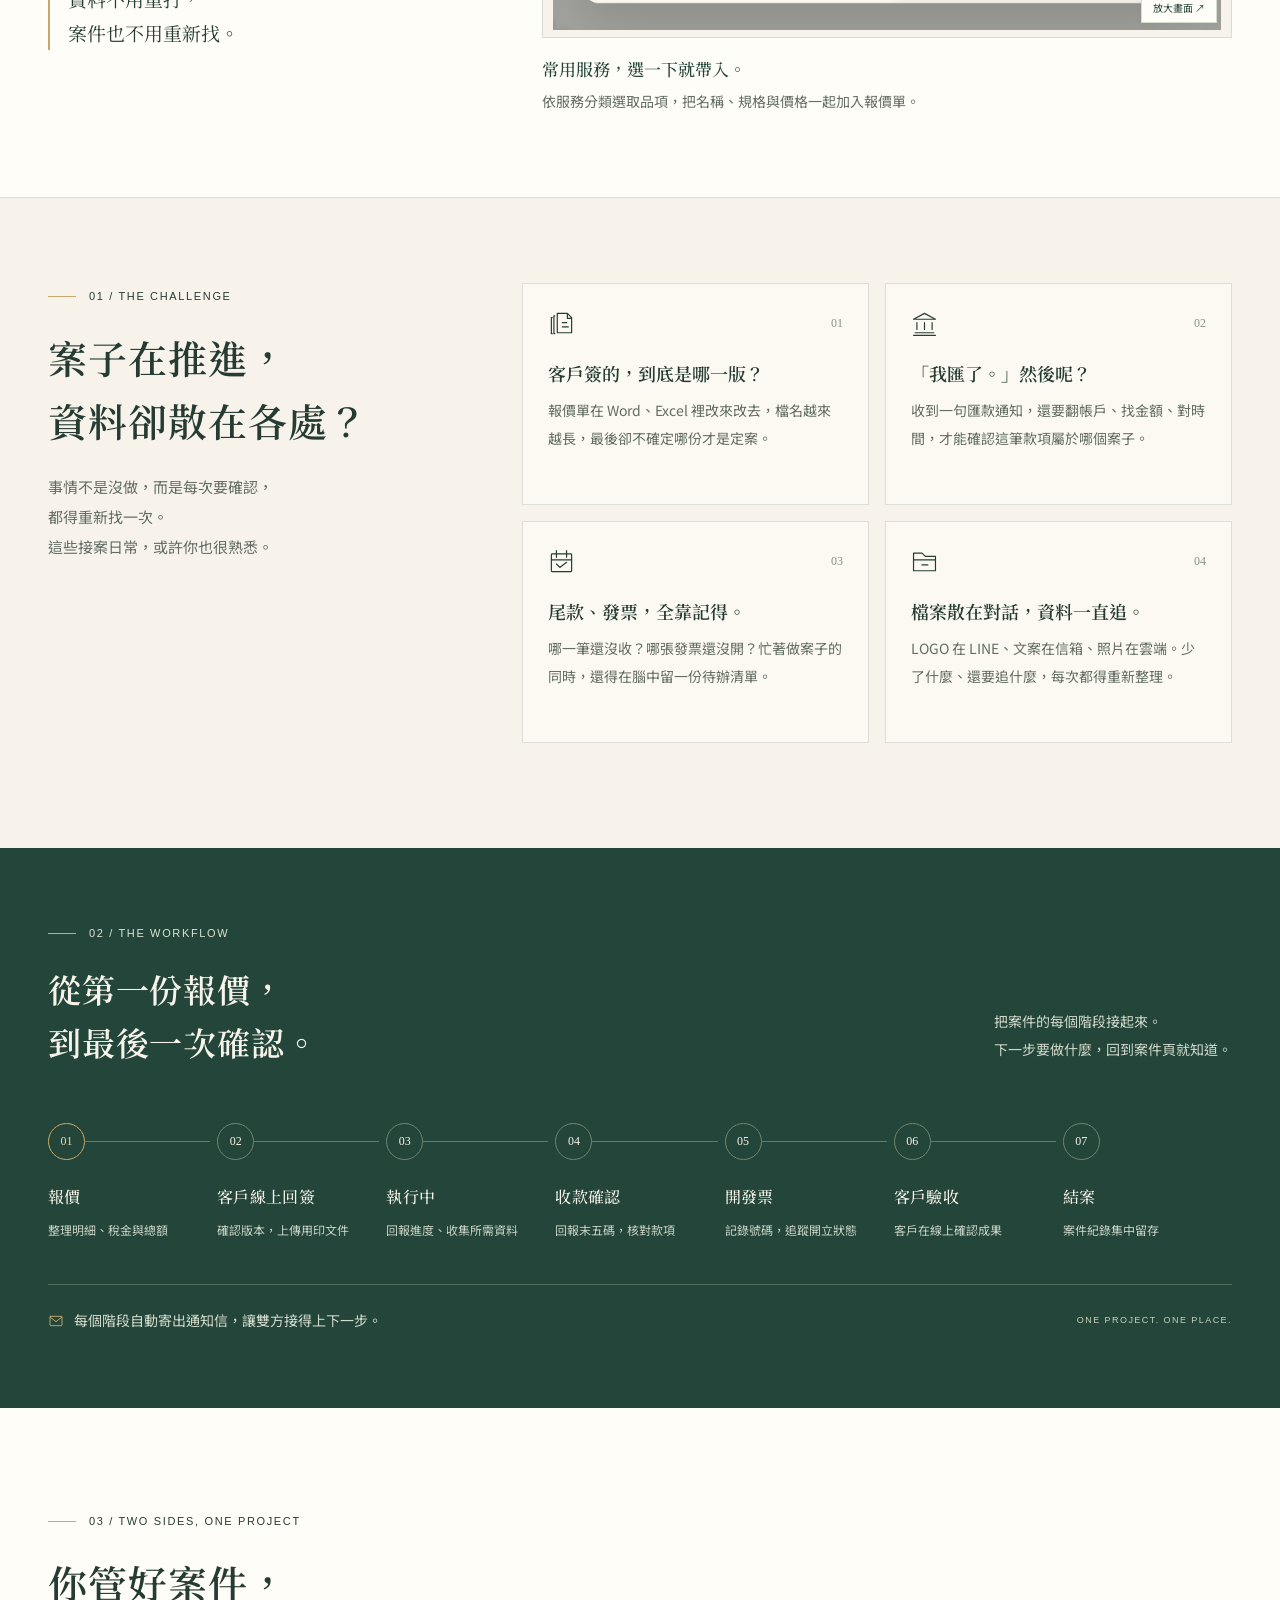
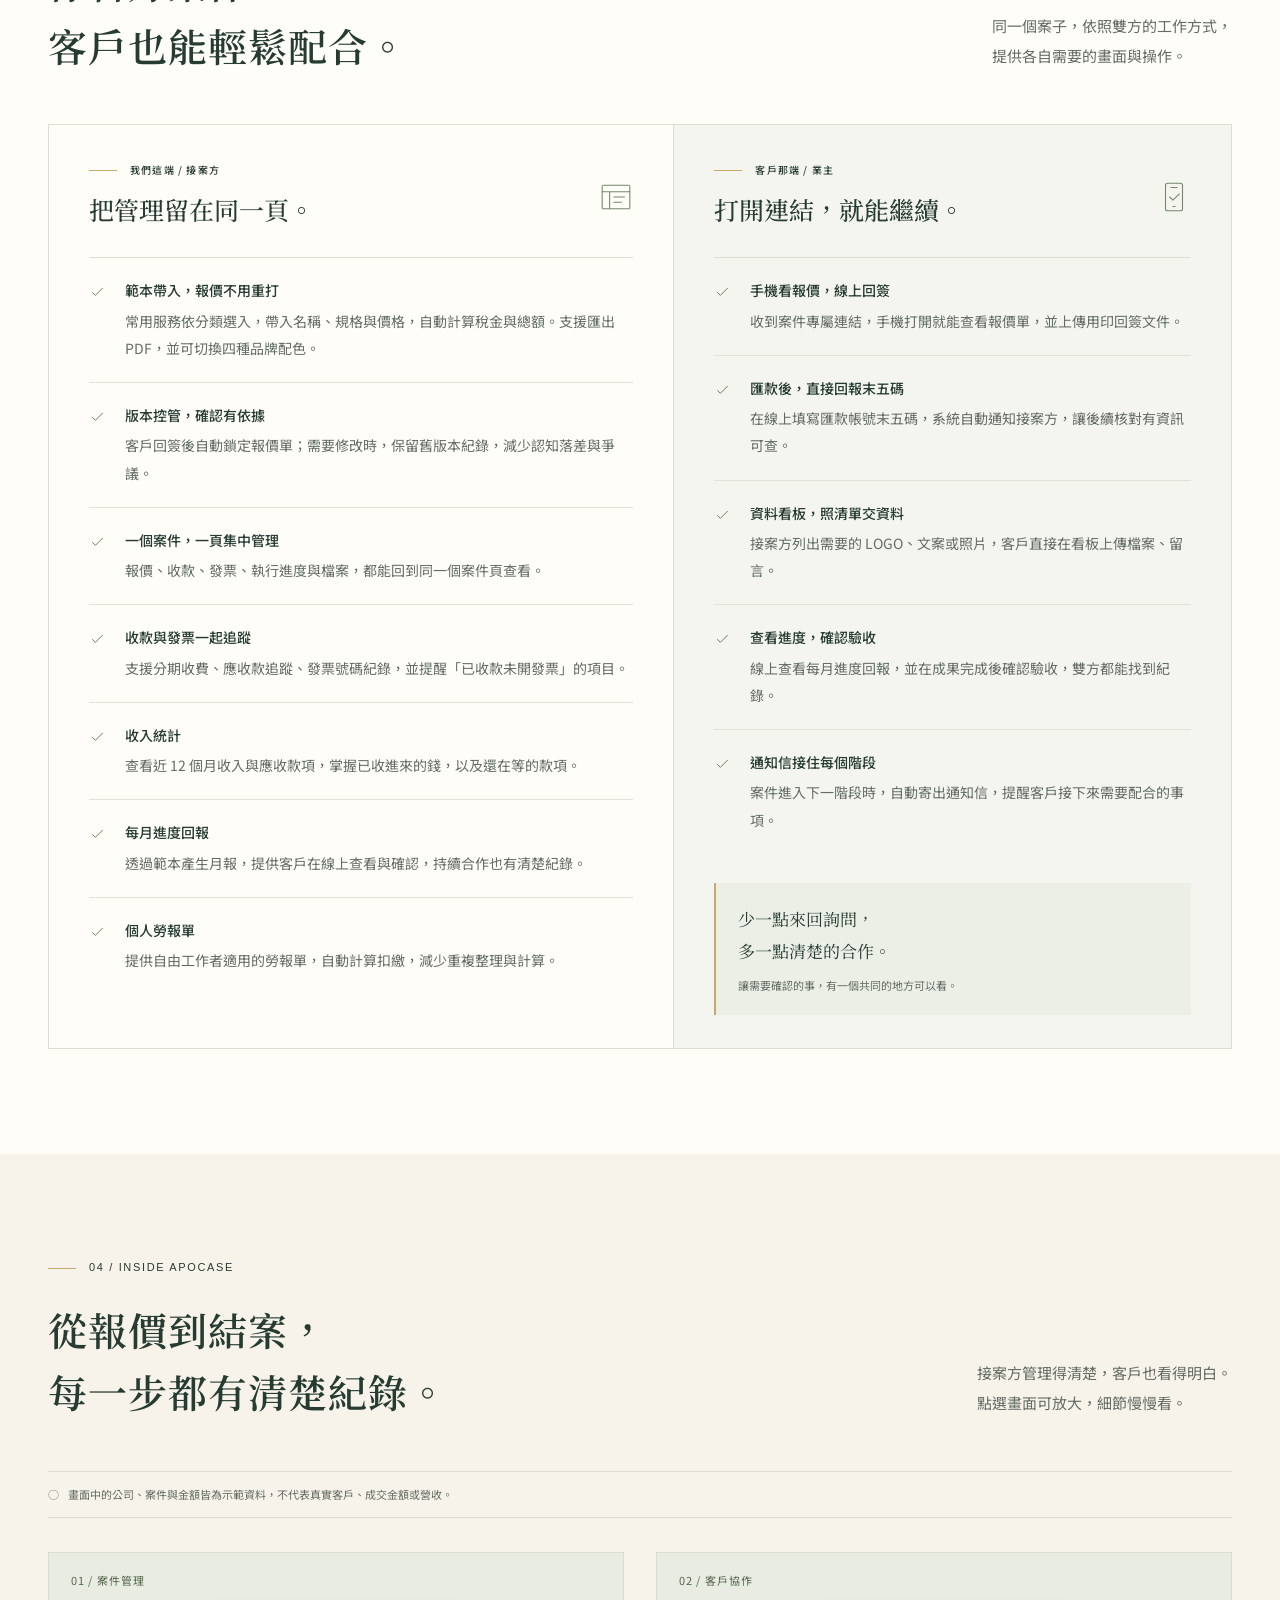
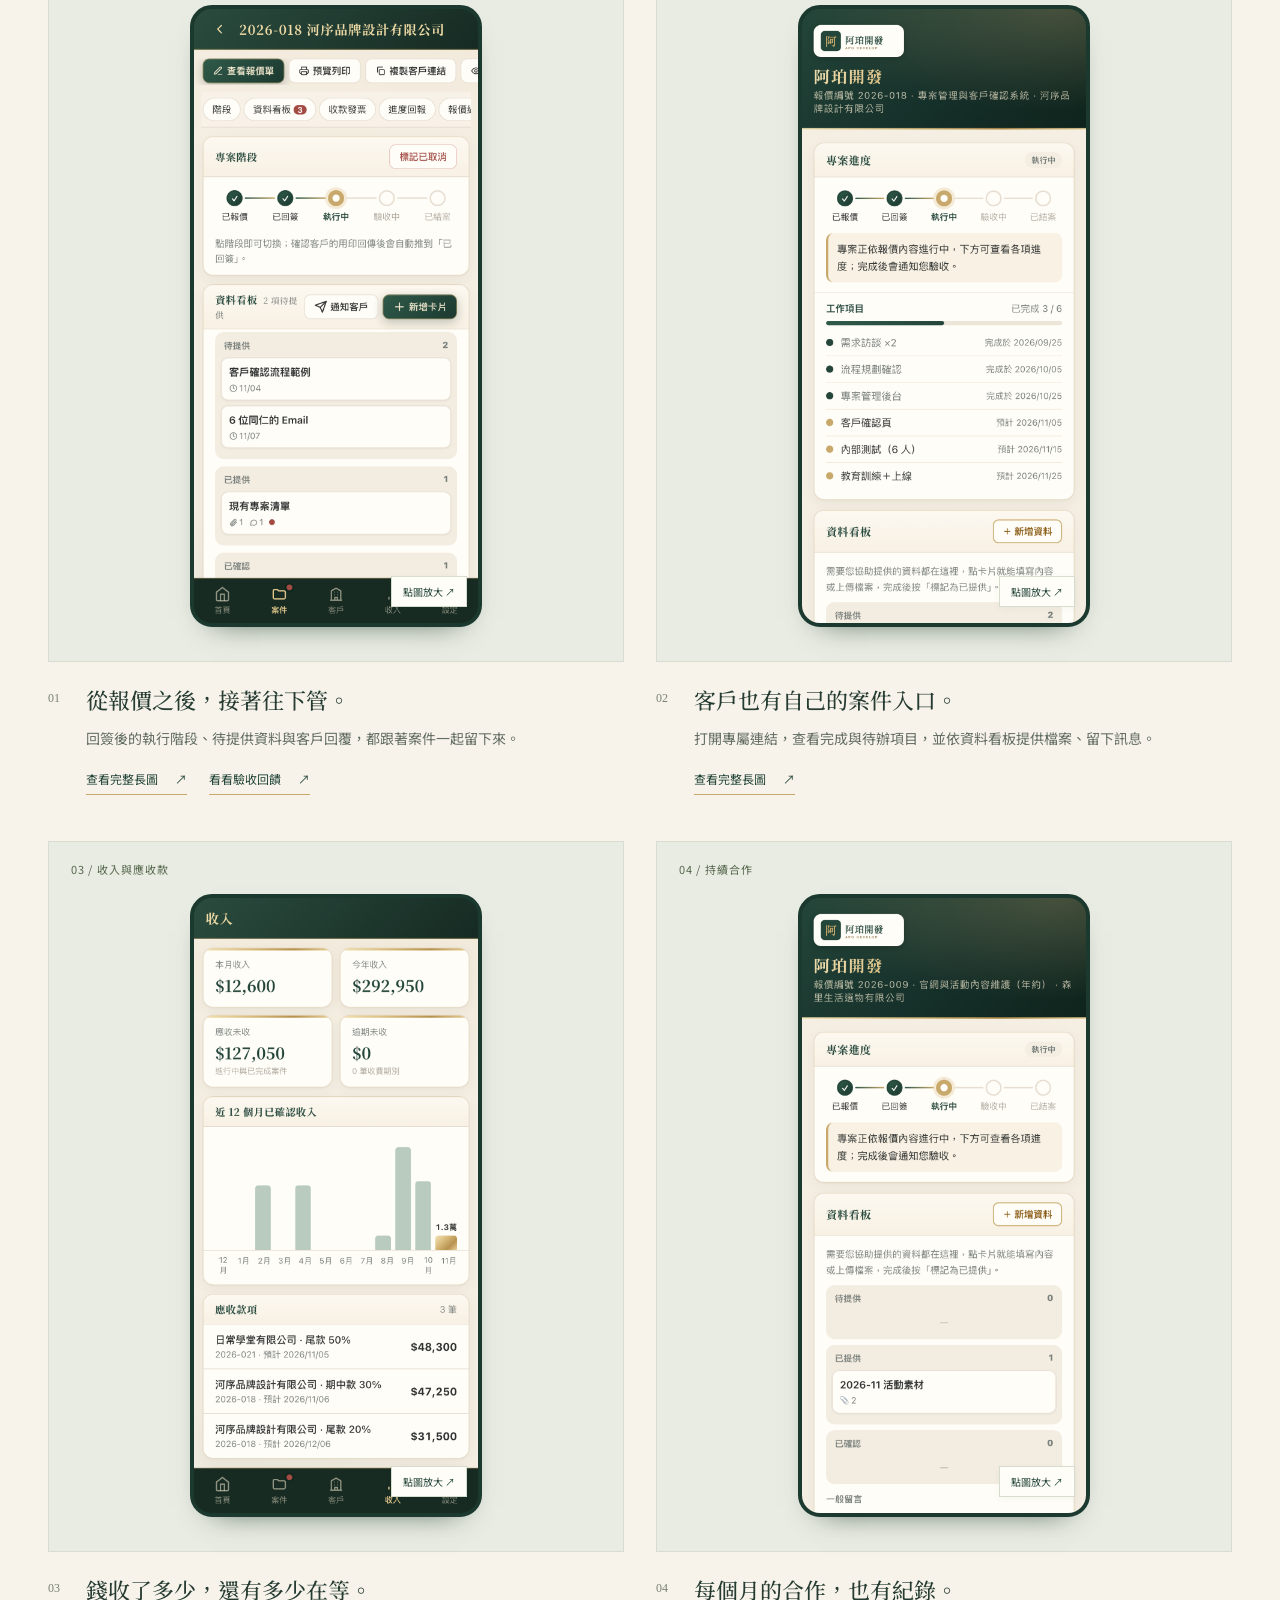
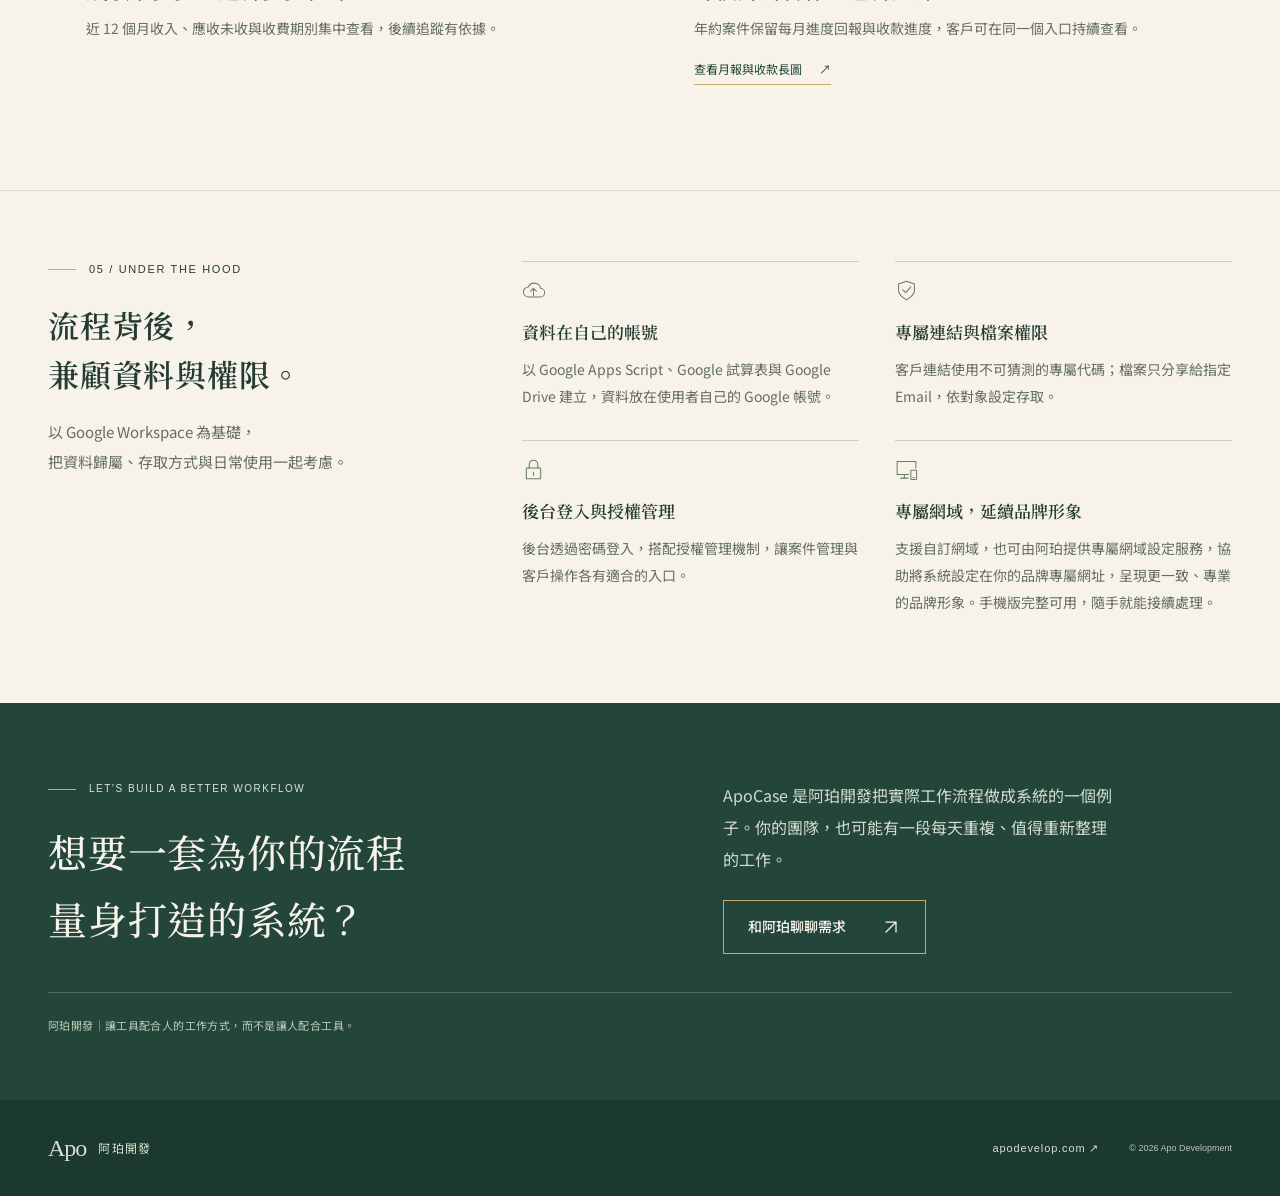
==== commit 32610a85: "Unify ApoDevelop global navigation with ApoCase page" ====
--- a/apocase/index.html
+++ b/apocase/index.html
@@ -98,7 +98,10 @@
     .official-logo img{position:absolute;display:block;max-width:none;width:212.25px;height:auto;left:-11.25px;top:-23.125px}
     @media(max-width:850px){.official-logo{width:170px;height:61px}.official-logo img{width:190px;left:-10px;top:-20.7px}}
     @media(max-width:680px){.official-logo{width:150px;height:54px}.official-logo img{width:167.6px;left:-8.9px;top:-18.3px}}
-  </style>
+  
+.apocase-local-nav{background:#f7f3ea;border-bottom:1px solid #dcded3;position:relative;z-index:2}.apocase-local-nav .container{display:flex;align-items:center;gap:24px;overflow-x:auto;white-space:nowrap;padding-top:10px;padding-bottom:10px}.apocase-local-nav a{font:600 13px/1.6 "Noto Sans TC",sans-serif;color:#24463a;text-decoration:none}.apocase-local-nav a:hover{color:#a0814d}.apo-site-header .apo-brand img{max-width:none}.apo-site-header .apo-links{font-family:-apple-system,BlinkMacSystemFont,"Noto Sans TC",sans-serif}
+</style>
+<link rel="stylesheet" href="/assets/apo-nav.css"><script src="/assets/apo-nav.js" defer></script>
 </head>
 <body>
   <svg class="symbol-library" xmlns="http://www.w3.org/2000/svg" aria-hidden="true"><defs>
@@ -121,15 +124,8 @@
     <symbol id="i-menu" viewBox="0 0 24 24"><path d="M4 7h16M4 12h16M4 17h16"/></symbol>
   </defs></svg>
   <a class="skip-link" href="#main">跳至主要內容</a>
-  <header class="site-header">
-    <div class="container header-inner">
-      <a class="brand" href="https://apodevelop.com" aria-label="阿珀開發官方網站"><span class="official-logo"><img width="1698" height="926" src="/assets/apo-logo.svg" alt="阿珀開發 ApoDevelop Logo"></span></a>
-      <button class="menu-toggle" type="button" aria-label="開啟導覽選單" aria-expanded="false" aria-controls="primary-nav"><svg class="icon" aria-hidden="true"><use href="#i-menu"/></svg></button>
-      <nav class="nav" id="primary-nav" aria-label="主要導覽">
-        <a href="#workflow">流程概覽</a><a href="#features">功能設計</a><a href="#screens">畫面一覽</a><a href="#technology">技術架構</a><a class="nav-contact" href="#contact">聊聊你的需求<svg class="arrow" aria-hidden="true"><use href="#i-up-right"/></svg></a>
-      </nav>
-    </div>
-  </header>
+  <header class="apo-site-header"><nav class="apo-nav" aria-label="阿珀開發網站導覽"><a class="apo-brand" href="/" aria-label="阿珀開發，回首頁"><img src="/assets/apo-logo.svg" alt="阿珀開發 ApoDevelop Logo"></a><button class="apo-menu-toggle" type="button" aria-controls="apoNavLinks" aria-expanded="false">☰ 選單</button><div class="apo-links" id="apoNavLinks"><a href="/">首頁</a><details class="apo-drop"><summary>服務項目 <span aria-hidden="true">⌄</span></summary><div class="apo-dropdown"><a href="/services/line-student/">LINE 學員管理系統</a><a href="/digital/">數位營運與流程整合</a><a href="https://payroll.apodevelop.com/" target="_blank" rel="noopener noreferrer">薪資管理系統 ↗</a><a href="/services/email-newsletter/">電子報代發與名單維護</a></div></details><a href="/apocase/">ApoCase 案件中心</a><a href="/#process">合作流程</a><a href="/#about">關於阿珀</a><a class="apo-nav-cta" href="https://line.me/R/ti/p/@appdevelop" target="_blank" rel="noopener noreferrer">立即諮詢 ↗</a></div></nav></header>
+  <nav class="apocase-local-nav" aria-label="ApoCase 頁內導覽"><div class="container"><a href="#workflow">流程概覽</a><a href="#features">功能設計</a><a href="#screens">畫面一覽</a><a href="#technology">技術架構</a><a href="#contact">產品諮詢</a></div></nav>
   <main id="main">
     <section class="hero" aria-labelledby="product-title">
       <div class="container">
@@ -268,21 +264,7 @@
     <div class="dialog-body"></div><p class="dialog-footer">示範資料 · 圖片維持原比例；手機上可左右滑動桌面畫面。</p>
   </dialog>
   <script>
-    // 手機導覽、閱讀區塊提示與畫面檢視；核心文案及截圖直接包含於 HTML。
-    const toggle = document.querySelector('.menu-toggle');
-    const nav = document.querySelector('.nav');
-    function closeMenu() {nav.classList.remove('is-open');toggle.setAttribute('aria-expanded','false');toggle.setAttribute('aria-label','開啟導覽選單');}
-    toggle.addEventListener('click',()=>{const open=toggle.getAttribute('aria-expanded')!=='true';nav.classList.toggle('is-open',open);toggle.setAttribute('aria-expanded',String(open));toggle.setAttribute('aria-label',open?'關閉導覽選單':'開啟導覽選單');});
-    nav.querySelectorAll('a').forEach(link=>link.addEventListener('click',closeMenu));
-    document.addEventListener('keydown',event=>{if(event.key==='Escape'&&nav.classList.contains('is-open')){closeMenu();toggle.focus();}});
-    document.addEventListener('click',event=>{if(!event.target.closest('.site-header'))closeMenu();});
-    matchMedia('(min-width:681px)').addEventListener('change',event=>{if(event.matches)closeMenu();});
-    if ('IntersectionObserver' in window) {
-      const links=[...nav.querySelectorAll('a')];
-      const observer=new IntersectionObserver(entries=>{entries.forEach(entry=>{if(entry.isIntersecting){links.forEach(link=>{if(link.hash==='#'+entry.target.id)link.setAttribute('aria-current','location');else link.removeAttribute('aria-current');});}});},{rootMargin:'-15% 0px -65% 0px',threshold:0});
-      ['workflow','features','screens','technology','contact'].forEach(id=>observer.observe(document.getElementById(id)));
-    }
-
+    // 共用網站導覽由 apo-nav.js 管理；本頁僅保留產品功能互動。
     // 報價操作頁籤：支援滑鼠、觸控與鍵盤左右鍵。
     const quoteTabs=[...document.querySelectorAll('.quote-tabs [role="tab"]')];
     function selectQuoteTab(tab){quoteTabs.forEach(item=>{const active=item===tab;item.setAttribute('aria-selected',String(active));item.tabIndex=active?0:-1;document.getElementById(item.getAttribute('aria-controls')).hidden=!active;});}
--- a/assets/apo-nav.css
+++ b/assets/apo-nav.css
@@ -0,0 +1,21 @@
+/* ApoDevelop shared global navigation */
+.apo-site-header{position:sticky;top:0;z-index:1000;background:rgba(250,248,243,.97);backdrop-filter:blur(12px);border-bottom:1px solid #e1e6de;color:#293b33;font-family:-apple-system,BlinkMacSystemFont,"Noto Sans TC","Microsoft JhengHei",sans-serif}
+.apo-site-header *{box-sizing:border-box}
+.apo-nav{max-width:1300px;min-height:78px;padding:8px 28px;margin:auto;display:flex;align-items:center;justify-content:space-between;gap:28px}
+.apo-brand{display:block;flex:none}
+.apo-brand img{display:block;width:169px;height:60px;object-fit:contain}
+.apo-menu-toggle{display:none;border:1px solid #d8dfd7;border-radius:9px;padding:8px 12px;background:white;color:#24463a;font-size:14px;font-weight:700;cursor:pointer}
+.apo-links{display:flex;align-items:center;gap:clamp(13px,2vw,29px);font-size:14px;font-weight:700}
+.apo-links a,.apo-drop summary{color:#293b33;text-decoration:none;white-space:nowrap;cursor:pointer}
+.apo-links a:hover,.apo-drop summary:hover,.apo-links a[aria-current=page]{color:#37745b}
+.apo-drop{position:relative}
+.apo-drop summary{list-style:none;display:flex;align-items:center;gap:5px}
+.apo-drop summary::-webkit-details-marker{display:none}
+.apo-dropdown{position:absolute;top:calc(100% + 21px);left:-22px;min-width:290px;display:grid;gap:2px;padding:10px;background:#fff;border:1px solid #e1e6de;border-radius:13px;box-shadow:0 20px 38px #183b2d1c}
+.apo-drop:not([open]) .apo-dropdown{display:none}
+.apo-dropdown a{display:block;padding:11px 13px;border-radius:8px;line-height:1.5}
+.apo-dropdown a:hover,.apo-dropdown a:focus-visible{background:#f1f5ef}
+.apo-links .apo-nav-cta{background:#24463a;color:#fff;padding:10px 18px;border-radius:9px}
+.apo-links .apo-nav-cta:hover{background:#32604e;color:#fff}
+.apo-links a:focus-visible,.apo-menu-toggle:focus-visible,.apo-drop summary:focus-visible{outline:2px solid #c8a96b;outline-offset:4px}
+@media(max-width:920px){.apo-nav{min-height:69px;padding:7px 18px}.apo-brand img{width:145px;height:52px}.apo-menu-toggle{display:block}.apo-links{display:none;position:absolute;top:100%;left:0;right:0;padding:16px 20px 22px;background:#faf8f3;border-bottom:1px solid #e1e6de;box-shadow:0 16px 22px #17372d12;flex-direction:column;align-items:stretch;gap:0}.apo-links.is-open{display:flex}.apo-links>a,.apo-drop>summary{display:flex;align-items:center;min-height:46px;padding:10px 8px}.apo-drop{width:100%}.apo-dropdown{position:static;min-width:0;box-shadow:none;margin:0 0 8px;background:#fff}.apo-dropdown a{white-space:normal}.apo-links .apo-nav-cta{justify-content:center;margin-top:10px;text-align:center}}
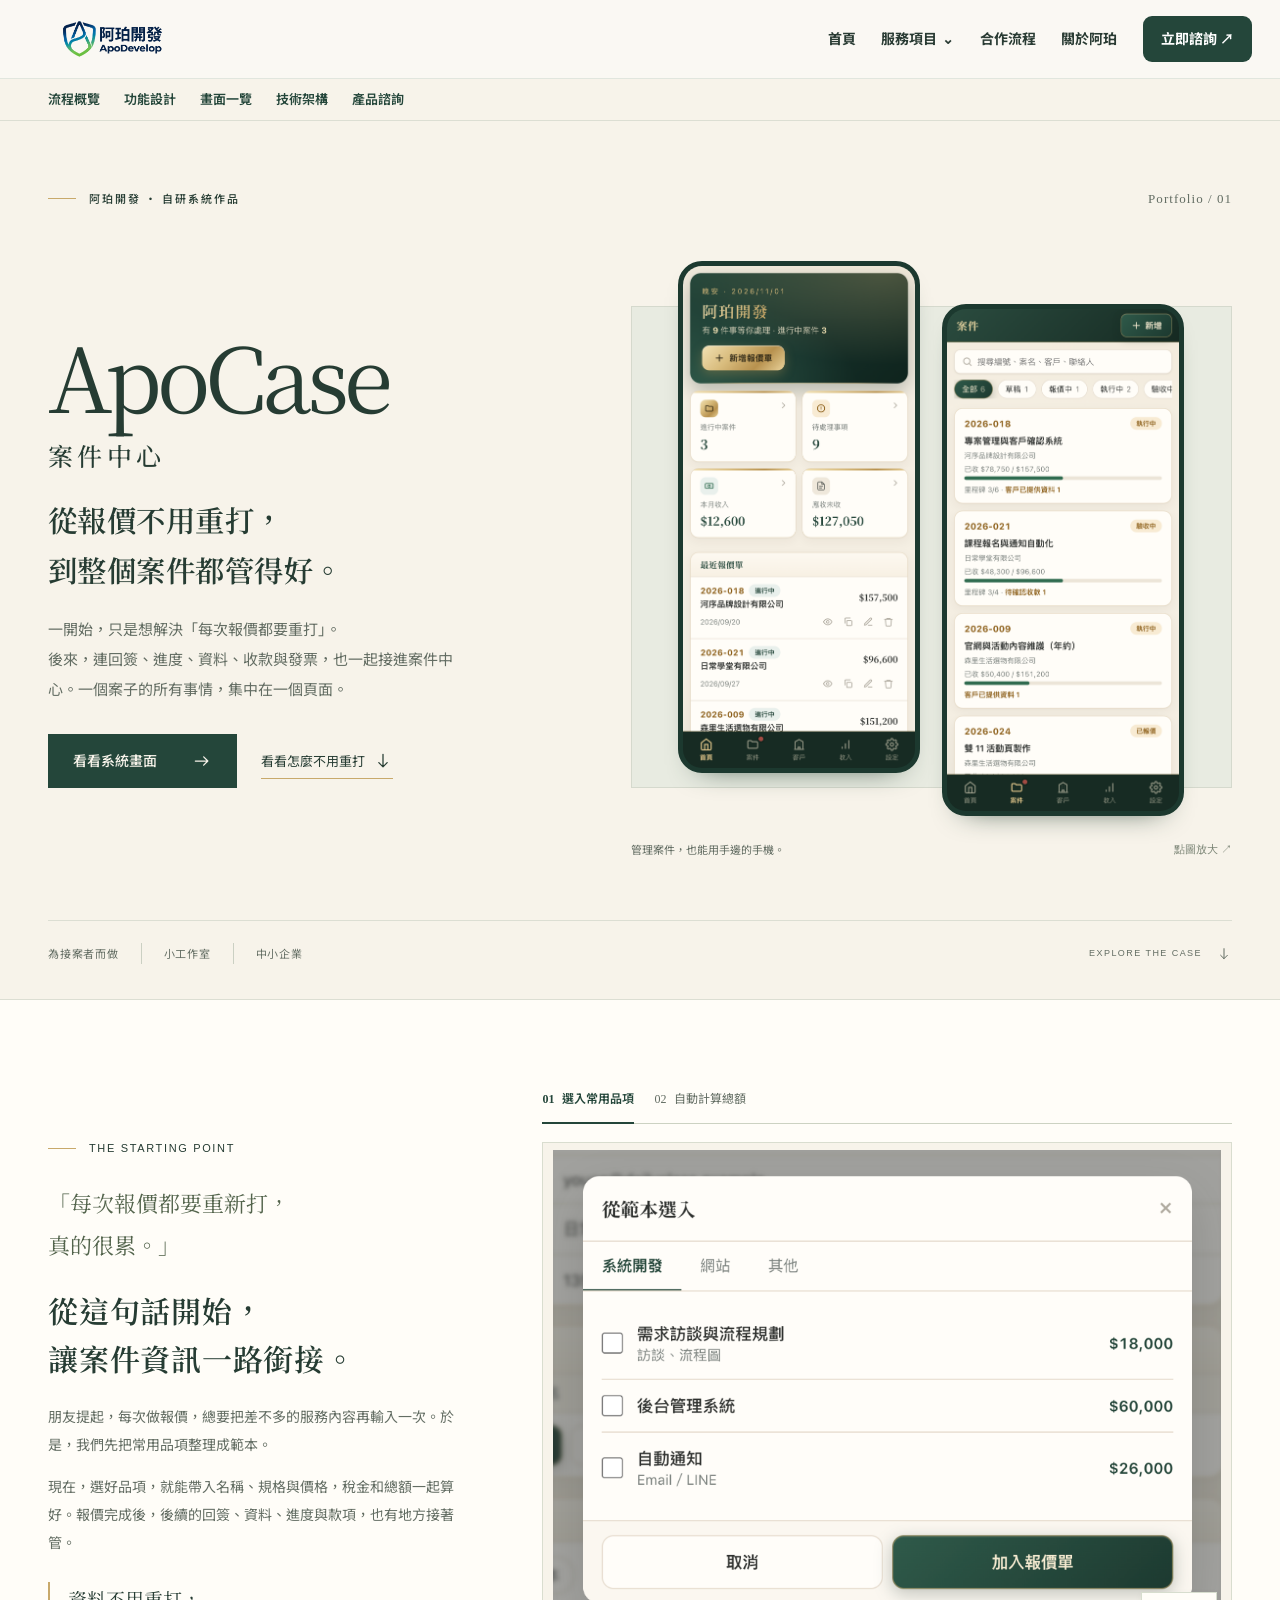
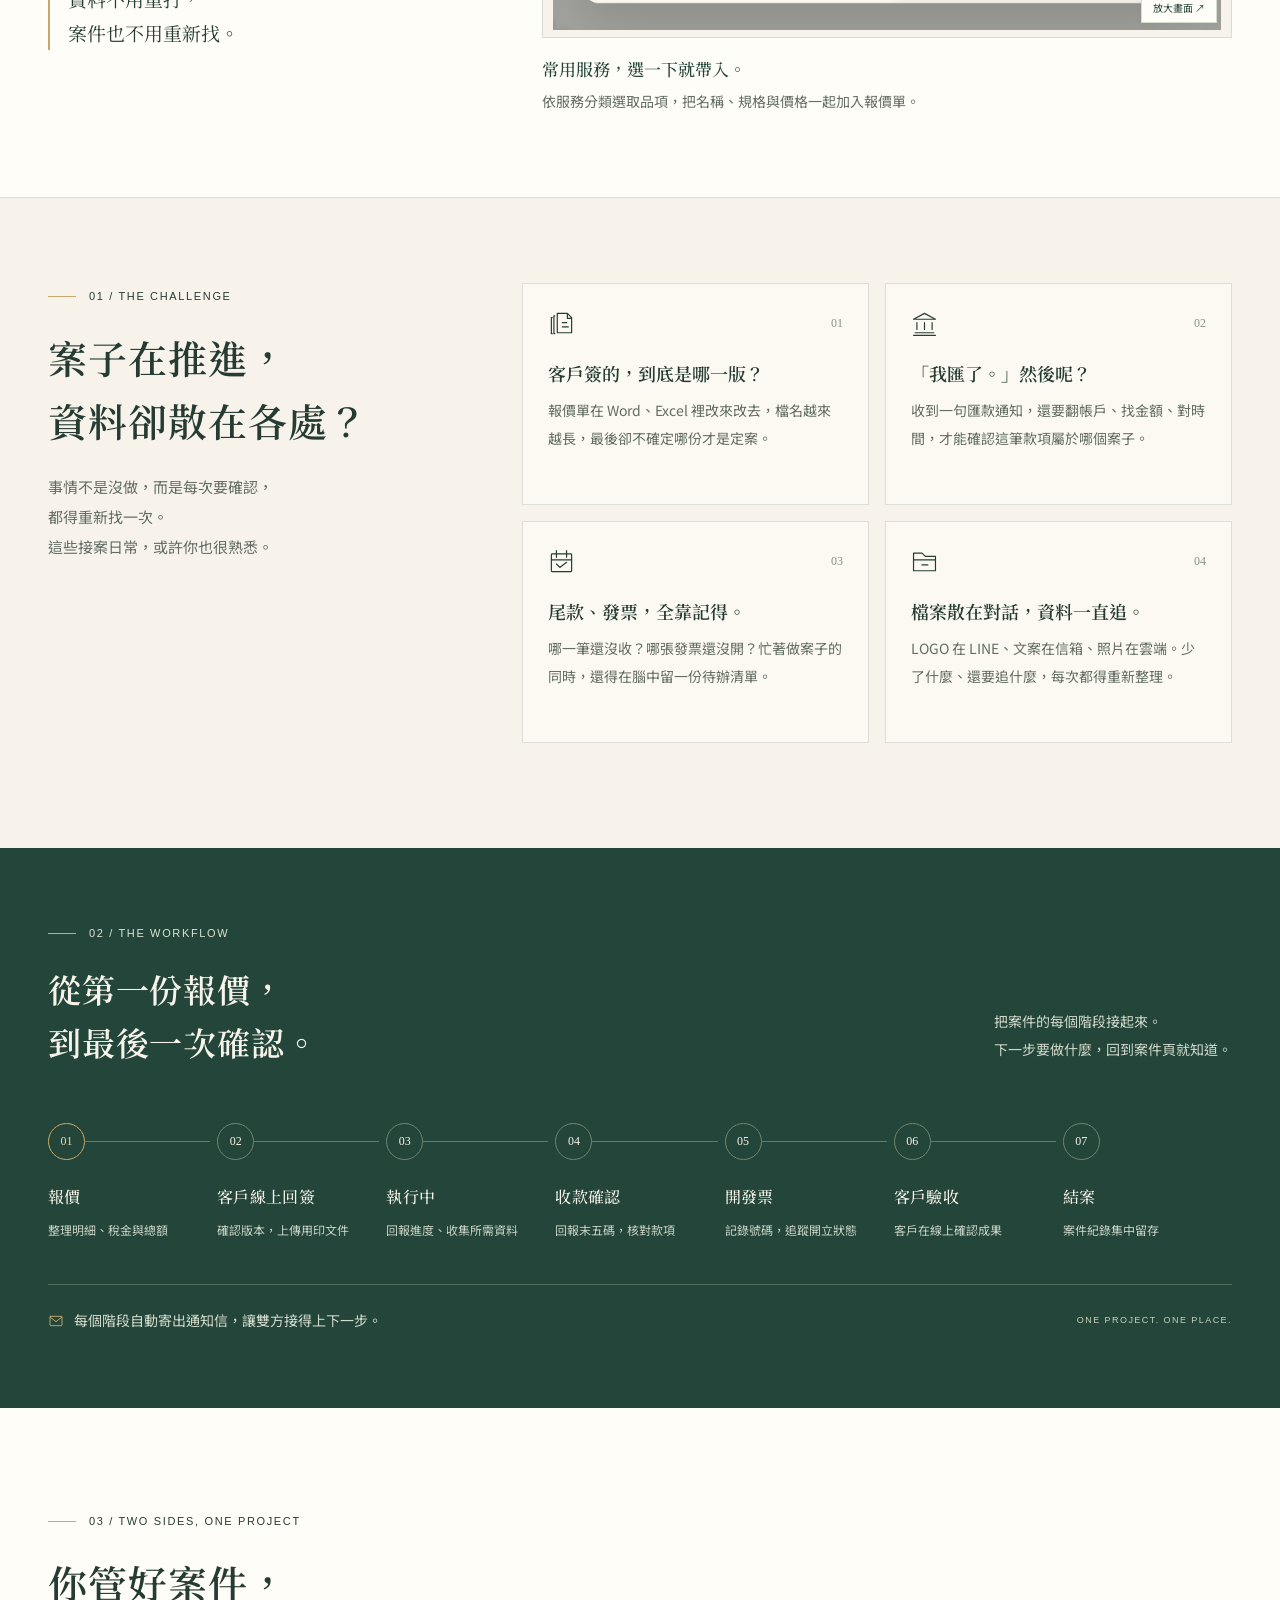
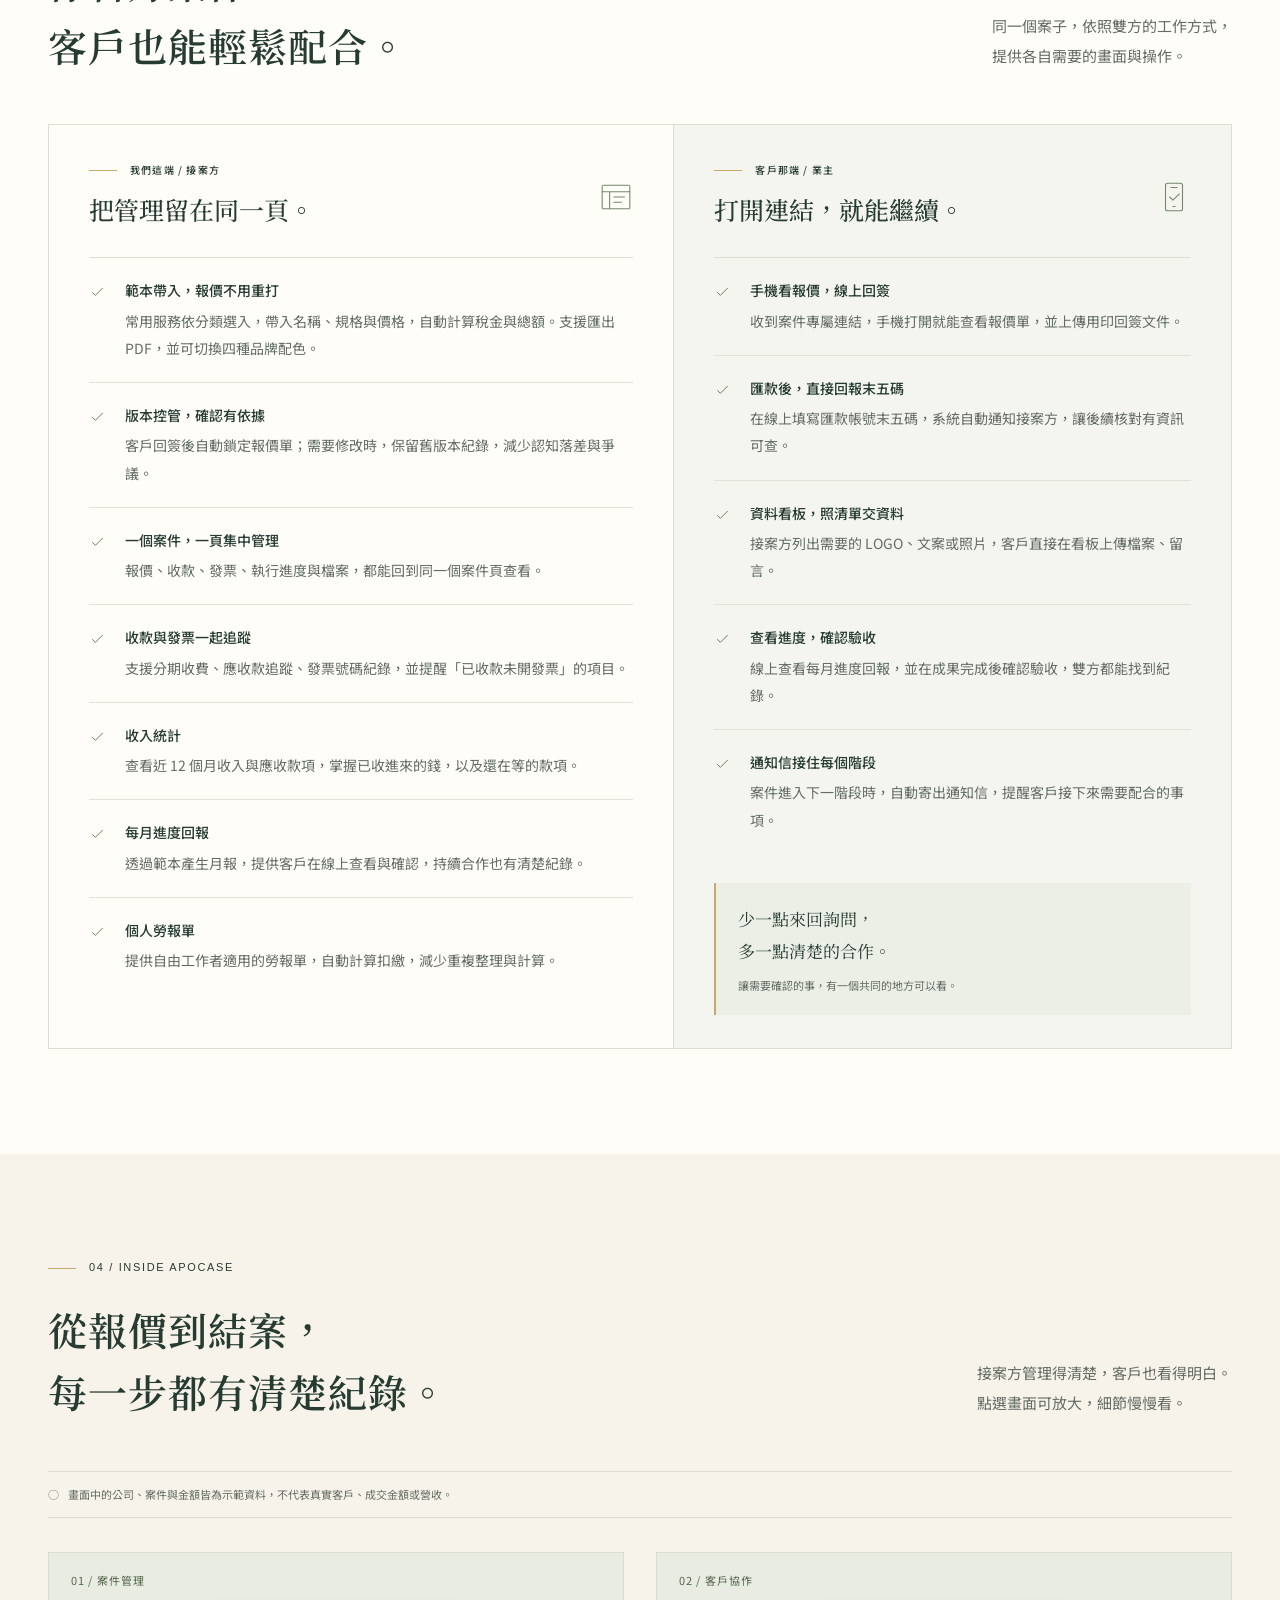
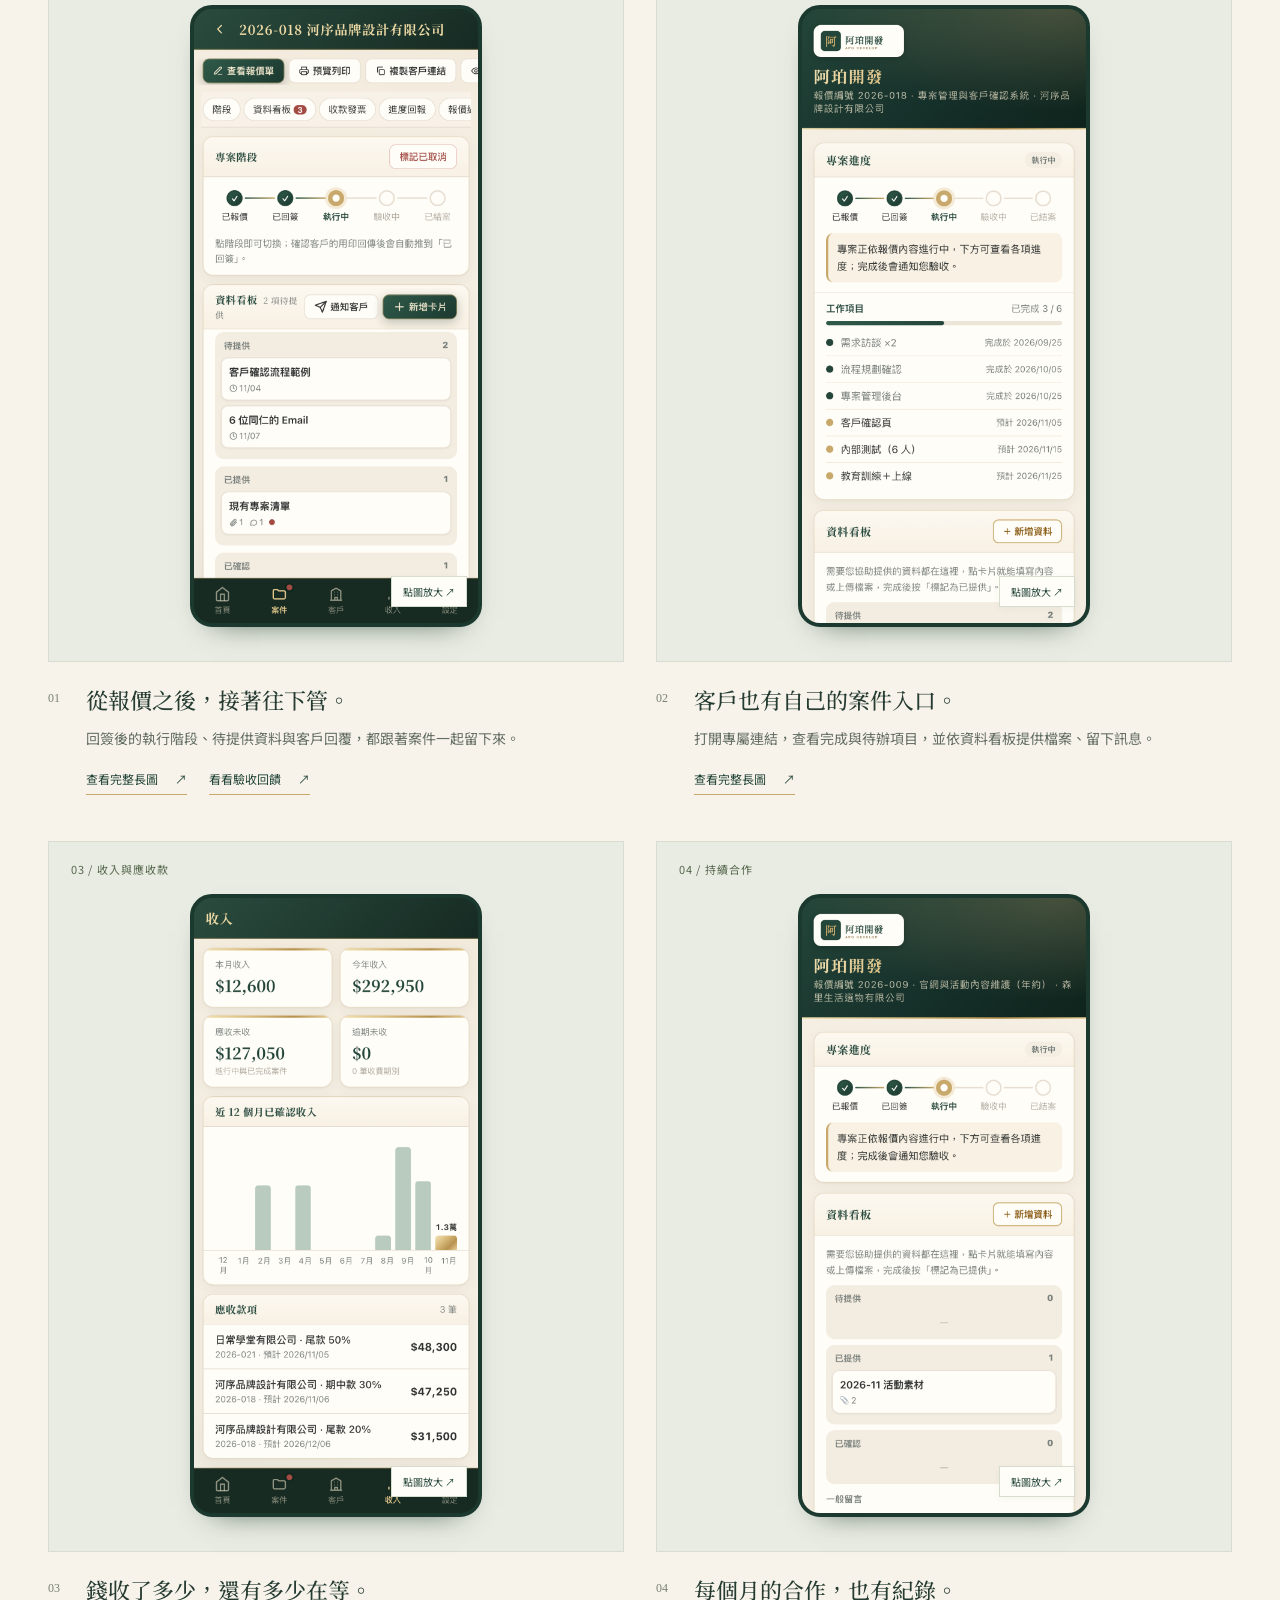
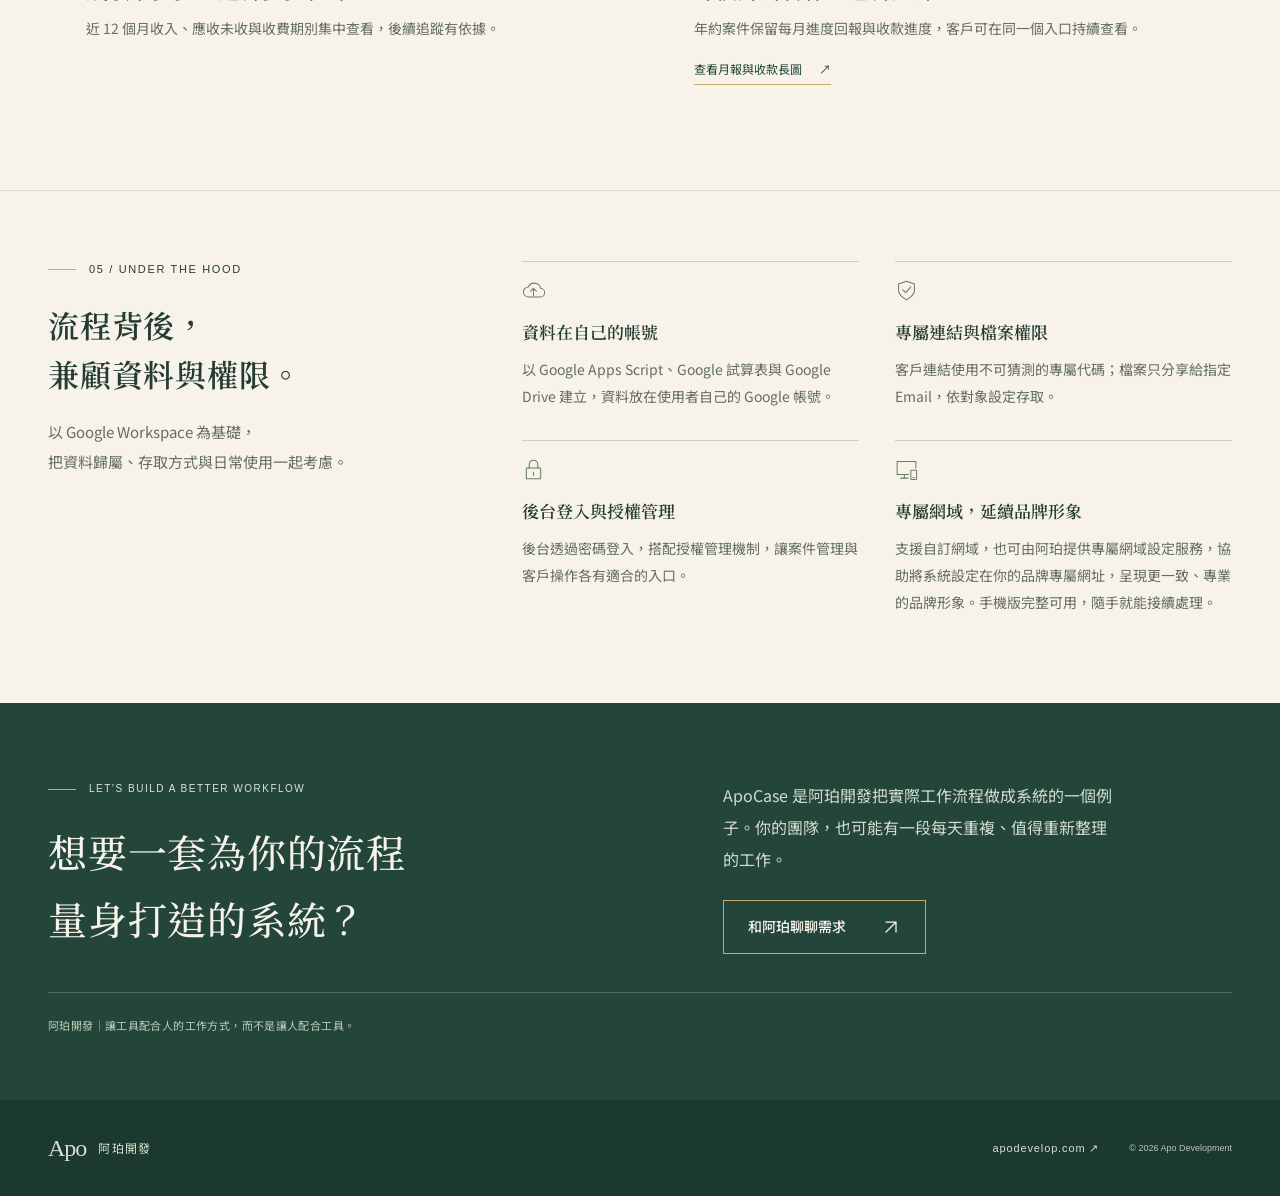
==== commit 1417ff5d: "Move ApoCase into services menu and normalize logo size" ====
--- a/apocase/index.html
+++ b/apocase/index.html
@@ -99,7 +99,7 @@
     @media(max-width:850px){.official-logo{width:170px;height:61px}.official-logo img{width:190px;left:-10px;top:-20.7px}}
     @media(max-width:680px){.official-logo{width:150px;height:54px}.official-logo img{width:167.6px;left:-8.9px;top:-18.3px}}
   
-.apocase-local-nav{background:#f7f3ea;border-bottom:1px solid #dcded3;position:relative;z-index:2}.apocase-local-nav .container{display:flex;align-items:center;gap:24px;overflow-x:auto;white-space:nowrap;padding-top:10px;padding-bottom:10px}.apocase-local-nav a{font:600 13px/1.6 "Noto Sans TC",sans-serif;color:#24463a;text-decoration:none}.apocase-local-nav a:hover{color:#a0814d}.apo-site-header .apo-brand img{max-width:none}.apo-site-header .apo-links{font-family:-apple-system,BlinkMacSystemFont,"Noto Sans TC",sans-serif}
+.apocase-local-nav{background:#f7f3ea;border-bottom:1px solid #dcded3;position:relative;z-index:2}.apocase-local-nav .container{display:flex;align-items:center;gap:24px;overflow-x:auto;white-space:nowrap;padding-top:10px;padding-bottom:10px}.apocase-local-nav a{font:600 13px/1.6 "Noto Sans TC",sans-serif;color:#24463a;text-decoration:none}.apocase-local-nav a:hover{color:#a0814d}.apo-site-header .apo-brand img{width:169px;height:60px;max-width:169px;object-fit:contain}@media(max-width:920px){.apo-site-header .apo-brand img{width:145px;height:52px;max-width:145px}}.apo-site-header .apo-links{font-family:-apple-system,BlinkMacSystemFont,"Noto Sans TC",sans-serif}
 </style>
 <link rel="stylesheet" href="/assets/apo-nav.css"><script src="/assets/apo-nav.js" defer></script>
 </head>
@@ -124,7 +124,7 @@
     <symbol id="i-menu" viewBox="0 0 24 24"><path d="M4 7h16M4 12h16M4 17h16"/></symbol>
   </defs></svg>
   <a class="skip-link" href="#main">跳至主要內容</a>
-  <header class="apo-site-header"><nav class="apo-nav" aria-label="阿珀開發網站導覽"><a class="apo-brand" href="/" aria-label="阿珀開發，回首頁"><img src="/assets/apo-logo.svg" alt="阿珀開發 ApoDevelop Logo"></a><button class="apo-menu-toggle" type="button" aria-controls="apoNavLinks" aria-expanded="false">☰ 選單</button><div class="apo-links" id="apoNavLinks"><a href="/">首頁</a><details class="apo-drop"><summary>服務項目 <span aria-hidden="true">⌄</span></summary><div class="apo-dropdown"><a href="/services/line-student/">LINE 學員管理系統</a><a href="/digital/">數位營運與流程整合</a><a href="https://payroll.apodevelop.com/" target="_blank" rel="noopener noreferrer">薪資管理系統 ↗</a><a href="/services/email-newsletter/">電子報代發與名單維護</a></div></details><a href="/apocase/">ApoCase 案件中心</a><a href="/#process">合作流程</a><a href="/#about">關於阿珀</a><a class="apo-nav-cta" href="https://line.me/R/ti/p/@appdevelop" target="_blank" rel="noopener noreferrer">立即諮詢 ↗</a></div></nav></header>
+  <header class="apo-site-header"><nav class="apo-nav" aria-label="阿珀開發網站導覽"><a class="apo-brand" href="/" aria-label="阿珀開發，回首頁"><img src="/assets/apo-logo.svg" alt="阿珀開發 ApoDevelop Logo"></a><button class="apo-menu-toggle" type="button" aria-controls="apoNavLinks" aria-expanded="false">☰ 選單</button><div class="apo-links" id="apoNavLinks"><a href="/">首頁</a><details class="apo-drop"><summary>服務項目 <span aria-hidden="true">⌄</span></summary><div class="apo-dropdown"><a href="/services/line-student/">LINE 學員管理系統</a><a href="/digital/">數位營運與流程整合</a><a href="https://payroll.apodevelop.com/" target="_blank" rel="noopener noreferrer">薪資管理系統 ↗</a><a href="/services/email-newsletter/">電子報代發與名單維護</a><a href="/apocase/">ApoCase 案件中心</a></div></details><a href="/#process">合作流程</a><a href="/#about">關於阿珀</a><a class="apo-nav-cta" href="https://line.me/R/ti/p/@appdevelop" target="_blank" rel="noopener noreferrer">立即諮詢 ↗</a></div></nav></header>
   <nav class="apocase-local-nav" aria-label="ApoCase 頁內導覽"><div class="container"><a href="#workflow">流程概覽</a><a href="#features">功能設計</a><a href="#screens">畫面一覽</a><a href="#technology">技術架構</a><a href="#contact">產品諮詢</a></div></nav>
   <main id="main">
     <section class="hero" aria-labelledby="product-title">
